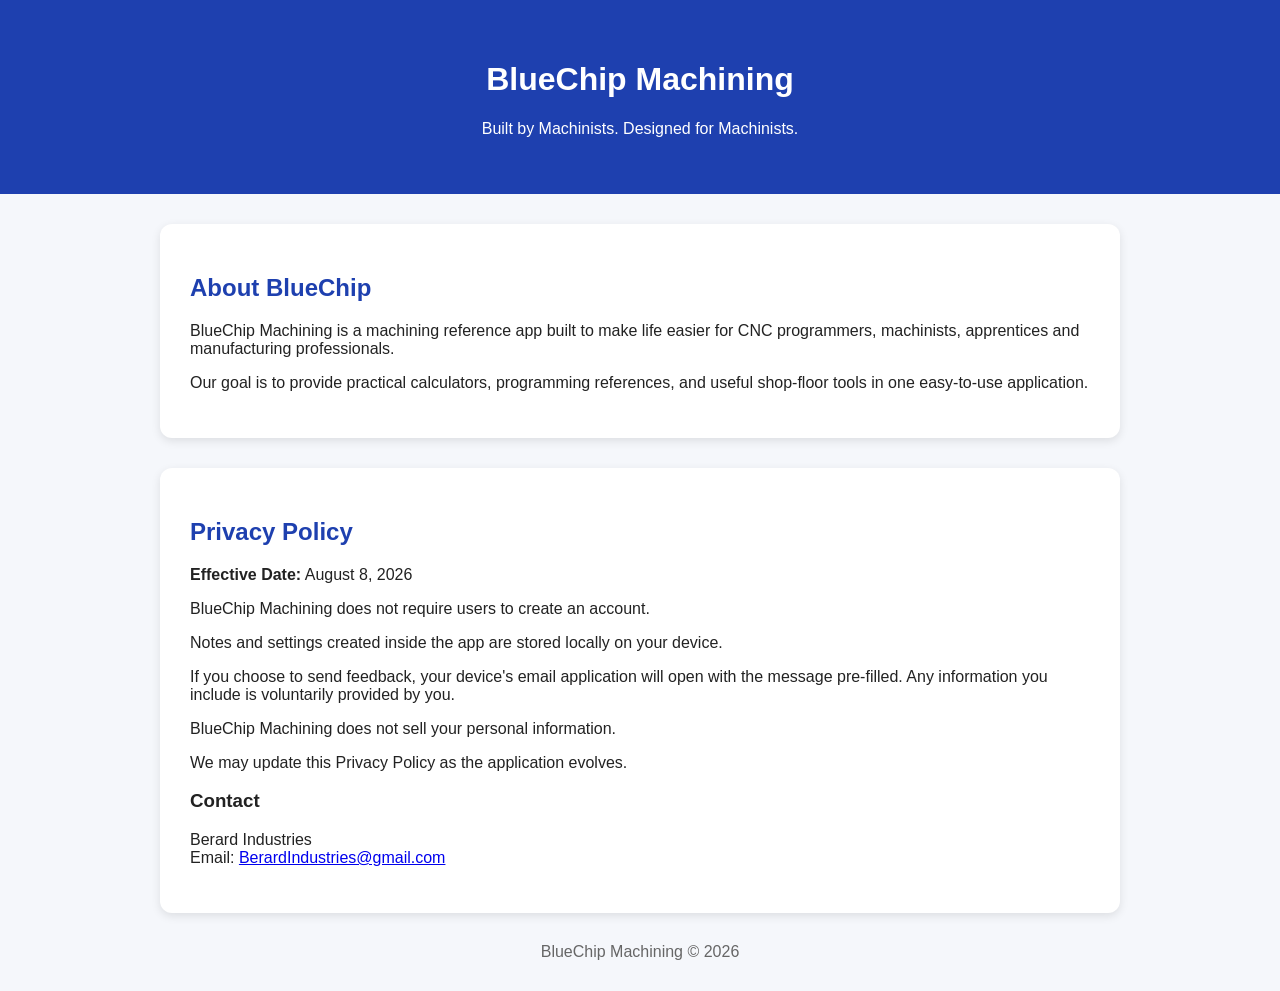
==== index.html @ bd1d0084 "Initial website" ====
<!DOCTYPE html>
<html lang="en">
<head>
<meta charset="UTF-8">
<meta name="viewport" content="width=device-width, initial-scale=1.0">
<title>BlueChip Machining</title>

<style>
body{
    margin:0;
    font-family:Arial,Helvetica,sans-serif;
    background:#f5f7fb;
    color:#222;
}

header{
    background:#1E40AF;
    color:white;
    padding:40px;
    text-align:center;
}

section{
    max-width:900px;
    margin:auto;
    background:white;
    margin-top:30px;
    padding:30px;
    border-radius:12px;
    box-shadow:0 3px 10px rgba(0,0,0,.1);
}

h2{
    color:#1E40AF;
}

footer{
    text-align:center;
    padding:30px;
    color:#666;
}
</style>

</head>

<body>

<header>
<h1>BlueChip Machining</h1>
<p>Built by Machinists. Designed for Machinists.</p>
</header>

<section>

<h2>About BlueChip</h2>

<p>
BlueChip Machining is a machining reference app built to make life easier
for CNC programmers, machinists, apprentices and manufacturing professionals.
</p>

<p>
Our goal is to provide practical calculators, programming references,
and useful shop-floor tools in one easy-to-use application.
</p>

</section>

<section>

<h2>Privacy Policy</h2>

<p><strong>Effective Date:</strong> August 8, 2026</p>

<p>
BlueChip Machining does not require users to create an account.
</p>

<p>
Notes and settings created inside the app are stored locally on your device.
</p>

<p>
If you choose to send feedback, your device's email application will open
with the message pre-filled. Any information you include is voluntarily
provided by you.
</p>

<p>
BlueChip Machining does not sell your personal information.
</p>

<p>
We may update this Privacy Policy as the application evolves.
</p>

<h3>Contact</h3>

<p>
Berard Industries<br>
Email:
<a href="mailto:BerardIndustries@gmail.com">
BerardIndustries@gmail.com
</a>
</p>

</section>

<footer>

BlueChip Machining © 2026

</footer>

</body>
</html>
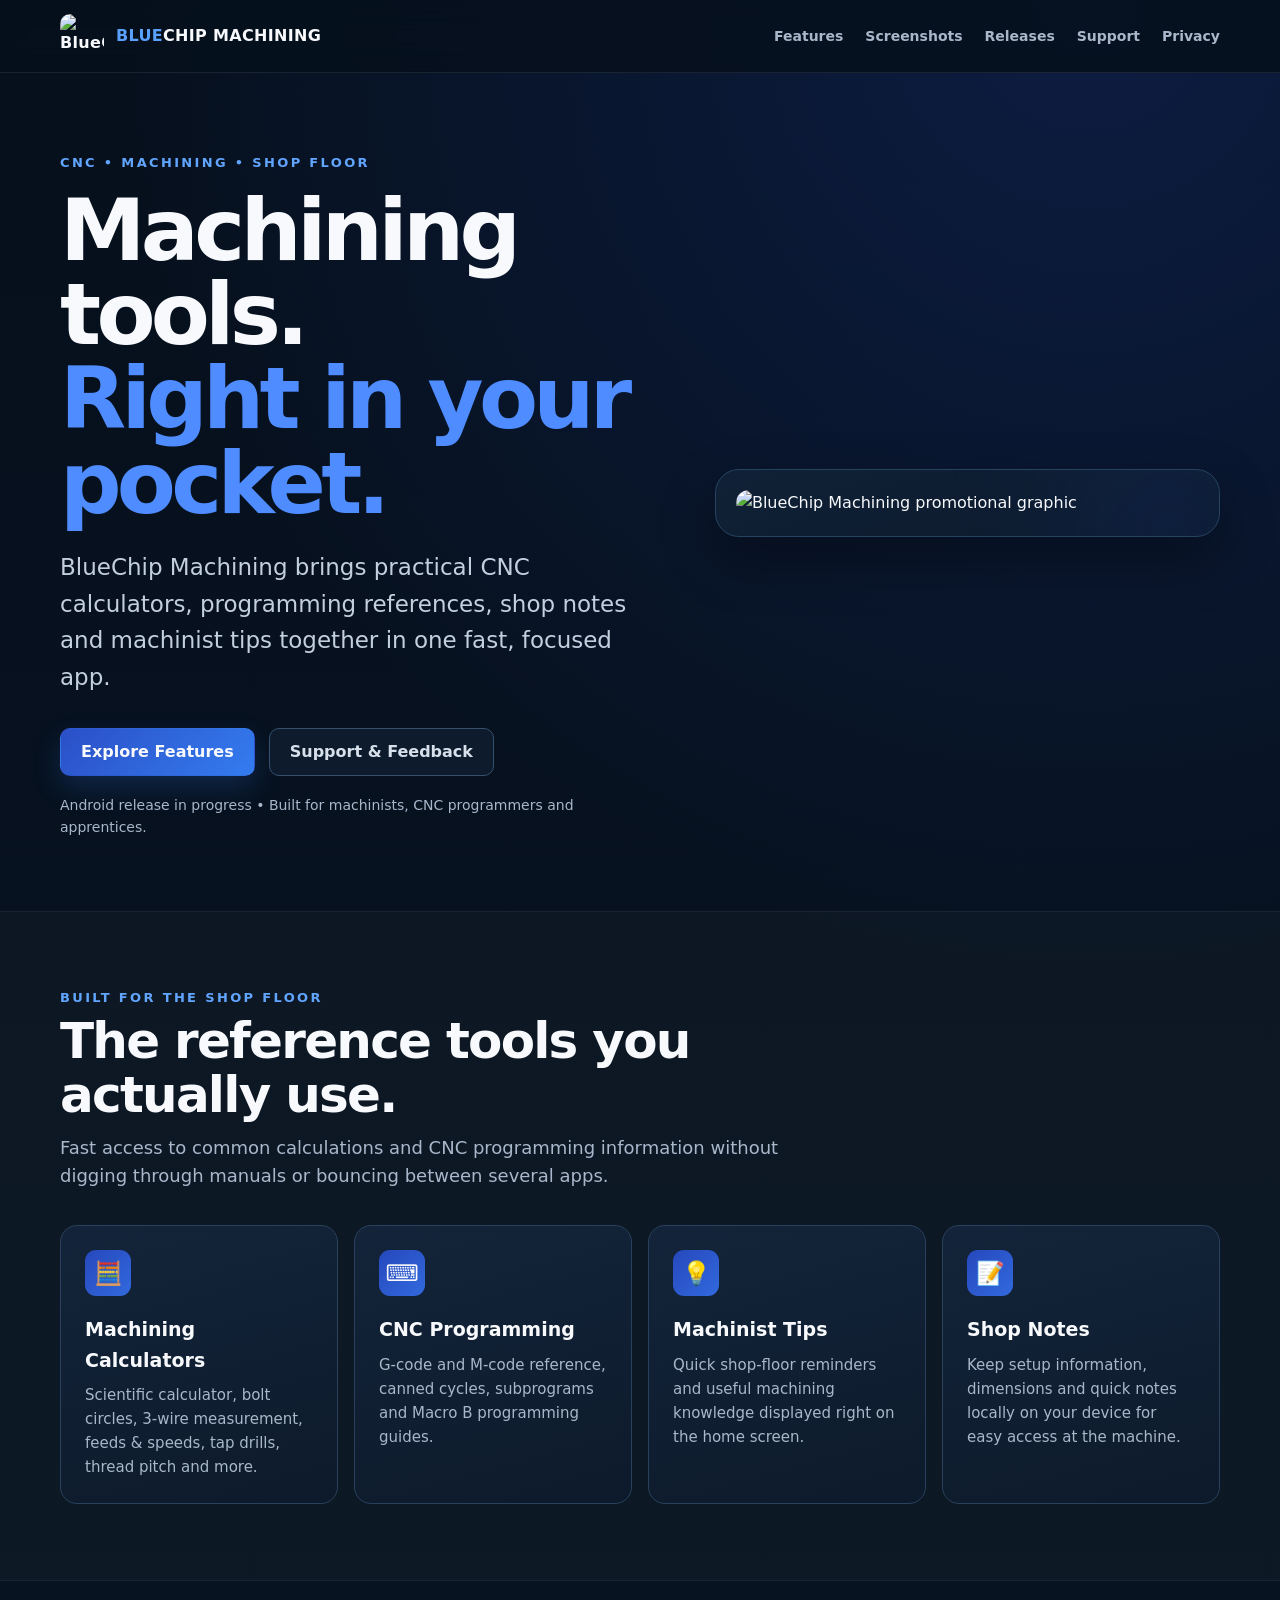
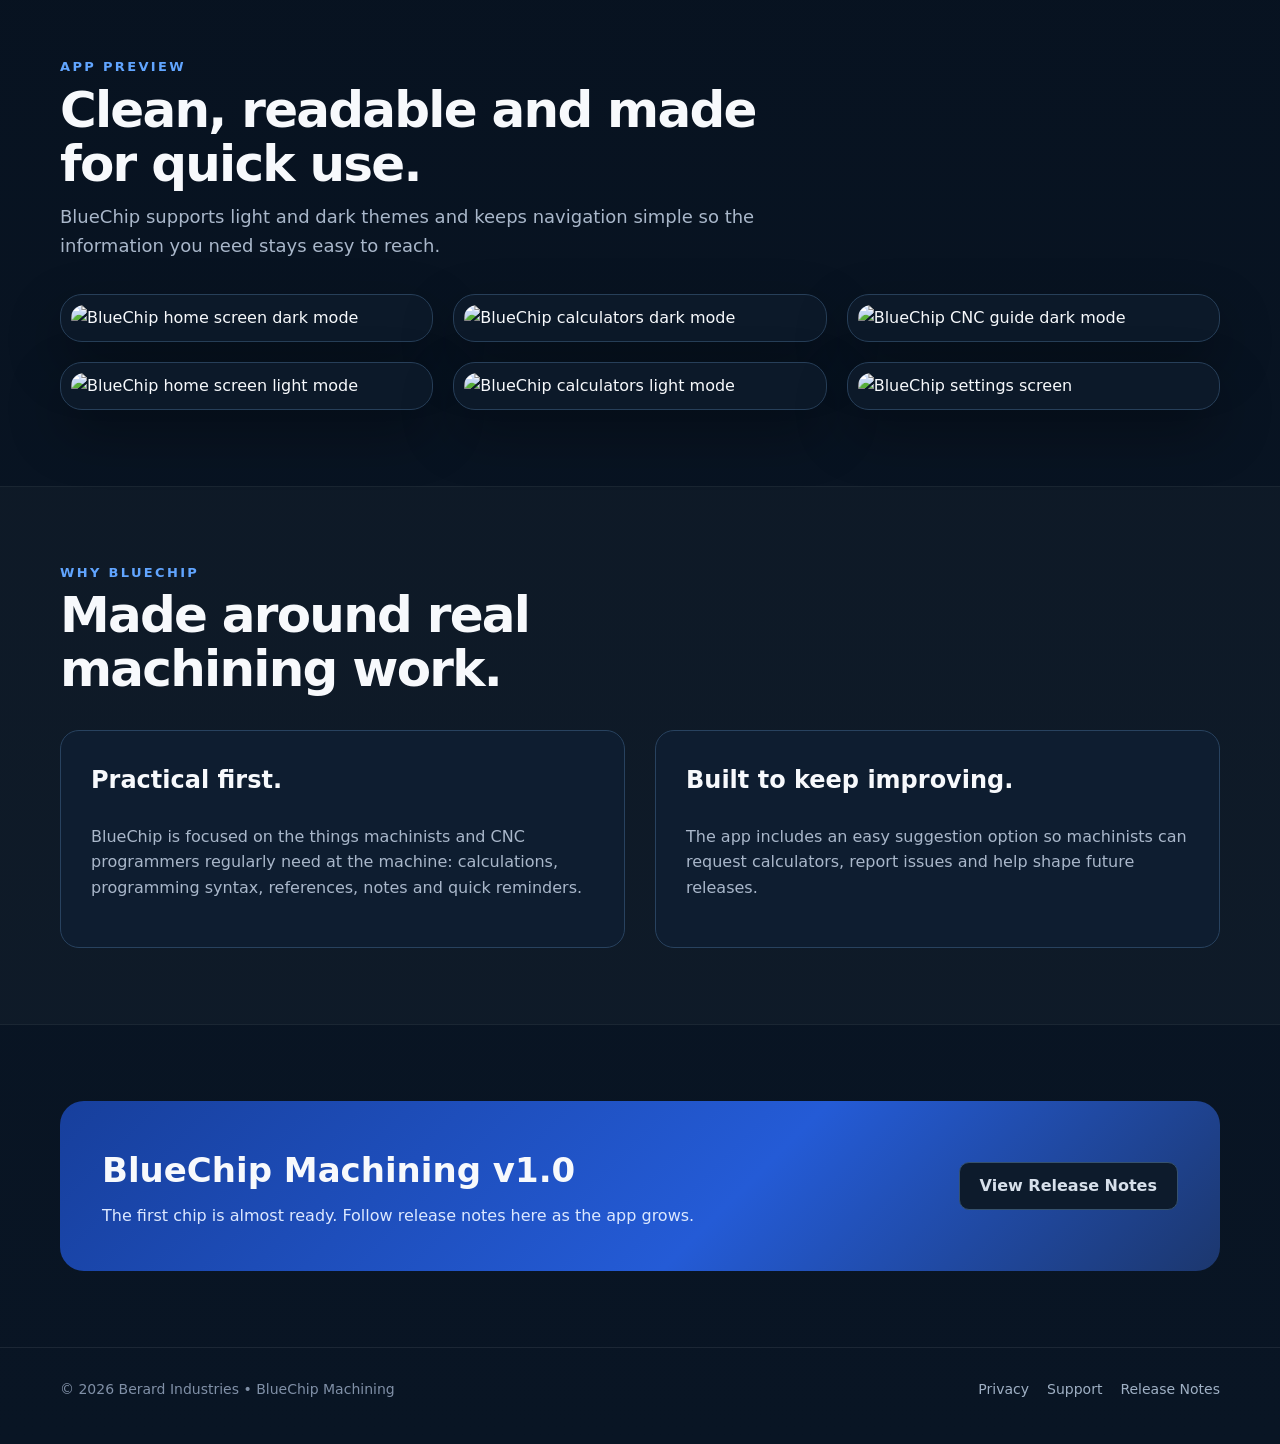
==== commit 2d5980c6: "Add files via upload" ====
--- a/index.html
+++ b/index.html
@@ -1,116 +1,95 @@
-<!DOCTYPE html>
+<!doctype html>
 <html lang="en">
 <head>
-<meta charset="UTF-8">
-<meta name="viewport" content="width=device-width, initial-scale=1.0">
-<title>BlueChip Machining</title>
+  <meta charset="utf-8">
+  <meta name="viewport" content="width=device-width,initial-scale=1">
+  <meta name="description" content="BlueChip Machining — CNC machining calculators, G-code guides, references and shop-floor tools for machinists.">
+  <title>BlueChip Machining</title>
+  <link rel="icon" href="assets/icon.png">
+  <link rel="stylesheet" href="style.css">
+</head>
+<body>
+<nav class="nav">
+  <div class="container nav-inner">
+    <a class="brand" href="index.html"><img src="assets/icon.png" alt="BlueChip Machining icon"><span><b>BLUE</b>CHIP MACHINING</span></a>
+    <div class="nav-links"><a href="#features">Features</a><a href="#screenshots">Screenshots</a><a href="releases.html">Releases</a><a href="support.html">Support</a><a href="privacy.html">Privacy</a></div>
+  </div>
+</nav>
 
-<style>
-body{
-    margin:0;
-    font-family:Arial,Helvetica,sans-serif;
-    background:#f5f7fb;
-    color:#222;
-}
-
-header{
-    background:#1E40AF;
-    color:white;
-    padding:40px;
-    text-align:center;
-}
-
-section{
-    max-width:900px;
-    margin:auto;
-    background:white;
-    margin-top:30px;
-    padding:30px;
-    border-radius:12px;
-    box-shadow:0 3px 10px rgba(0,0,0,.1);
-}
-
-h2{
-    color:#1E40AF;
-}
-
-footer{
-    text-align:center;
-    padding:30px;
-    color:#666;
-}
-</style>
-
-</head>
-
-<body>
-
-<header>
-<h1>BlueChip Machining</h1>
-<p>Built by Machinists. Designed for Machinists.</p>
+<header class="hero">
+  <div class="container hero-grid">
+    <div>
+      <div class="eyebrow">CNC • MACHINING • SHOP FLOOR</div>
+      <h1>Machining tools.<br><span>Right in your pocket.</span></h1>
+      <p class="lead">BlueChip Machining brings practical CNC calculators, programming references, shop notes and machinist tips together in one fast, focused app.</p>
+      <div class="hero-actions">
+        <a class="btn btn-primary" href="#features">Explore Features</a>
+        <a class="btn btn-secondary" href="support.html">Support & Feedback</a>
+      </div>
+      <p class="small" style="margin-top:18px">Android release in progress • Built for machinists, CNC programmers and apprentices.</p>
+    </div>
+    <div class="hero-card">
+      <img src="assets/feature.jpg" alt="BlueChip Machining promotional graphic">
+    </div>
+  </div>
 </header>
 
-<section>
-
-<h2>About BlueChip</h2>
-
-<p>
-BlueChip Machining is a machining reference app built to make life easier
-for CNC programmers, machinists, apprentices and manufacturing professionals.
-</p>
-
-<p>
-Our goal is to provide practical calculators, programming references,
-and useful shop-floor tools in one easy-to-use application.
-</p>
-
+<section id="features" class="section alt">
+  <div class="container">
+    <div class="section-title">
+      <div class="eyebrow">BUILT FOR THE SHOP FLOOR</div>
+      <h2>The reference tools you actually use.</h2>
+      <p>Fast access to common calculations and CNC programming information without digging through manuals or bouncing between several apps.</p>
+    </div>
+    <div class="feature-grid">
+      <article class="feature"><div class="feature-icon">🧮</div><h3>Machining Calculators</h3><p>Scientific calculator, bolt circles, 3-wire measurement, feeds & speeds, tap drills, thread pitch and more.</p></article>
+      <article class="feature"><div class="feature-icon">⌨️</div><h3>CNC Programming</h3><p>G-code and M-code reference, canned cycles, subprograms and Macro B programming guides.</p></article>
+      <article class="feature"><div class="feature-icon">💡</div><h3>Machinist Tips</h3><p>Quick shop-floor reminders and useful machining knowledge displayed right on the home screen.</p></article>
+      <article class="feature"><div class="feature-icon">📝</div><h3>Shop Notes</h3><p>Keep setup information, dimensions and quick notes locally on your device for easy access at the machine.</p></article>
+    </div>
+  </div>
 </section>
 
-<section>
-
-<h2>Privacy Policy</h2>
-
-<p><strong>Effective Date:</strong> August 8, 2026</p>
-
-<p>
-BlueChip Machining does not require users to create an account.
-</p>
-
-<p>
-Notes and settings created inside the app are stored locally on your device.
-</p>
-
-<p>
-If you choose to send feedback, your device's email application will open
-with the message pre-filled. Any information you include is voluntarily
-provided by you.
-</p>
-
-<p>
-BlueChip Machining does not sell your personal information.
-</p>
-
-<p>
-We may update this Privacy Policy as the application evolves.
-</p>
-
-<h3>Contact</h3>
-
-<p>
-Berard Industries<br>
-Email:
-<a href="mailto:BerardIndustries@gmail.com">
-BerardIndustries@gmail.com
-</a>
-</p>
-
+<section id="screenshots" class="section">
+  <div class="container">
+    <div class="section-title">
+      <div class="eyebrow">APP PREVIEW</div>
+      <h2>Clean, readable and made for quick use.</h2>
+      <p>BlueChip supports light and dark themes and keeps navigation simple so the information you need stays easy to reach.</p>
+    </div>
+    <div class="screens-grid">
+      <div class="shot"><img src="assets/screenshots/home-dark.jpg" alt="BlueChip home screen dark mode"></div>
+      <div class="shot"><img src="assets/screenshots/calculators-dark.jpg" alt="BlueChip calculators dark mode"></div>
+      <div class="shot"><img src="assets/screenshots/cnc-dark.jpg" alt="BlueChip CNC guide dark mode"></div>
+      <div class="shot"><img src="assets/screenshots/home-light.jpg" alt="BlueChip home screen light mode"></div>
+      <div class="shot"><img src="assets/screenshots/calculators-light.jpg" alt="BlueChip calculators light mode"></div>
+      <div class="shot"><img src="assets/screenshots/settings-light.jpg" alt="BlueChip settings screen"></div>
+    </div>
+  </div>
 </section>
 
-<footer>
+<section class="section alt">
+  <div class="container">
+    <div class="section-title">
+      <div class="eyebrow">WHY BLUECHIP</div>
+      <h2>Made around real machining work.</h2>
+    </div>
+    <div class="story-grid">
+      <article class="story"><h3>Practical first.</h3><p>BlueChip is focused on the things machinists and CNC programmers regularly need at the machine: calculations, programming syntax, references, notes and quick reminders.</p></article>
+      <article class="story"><h3>Built to keep improving.</h3><p>The app includes an easy suggestion option so machinists can request calculators, report issues and help shape future releases.</p></article>
+    </div>
+  </div>
+</section>
 
-BlueChip Machining © 2026
+<section class="section">
+  <div class="container">
+    <div class="cta">
+      <div><h2>BlueChip Machining v1.0</h2><p>The first chip is almost ready. Follow release notes here as the app grows.</p></div>
+      <a class="btn btn-secondary" href="releases.html">View Release Notes</a>
+    </div>
+  </div>
+</section>
 
-</footer>
-
+<footer class="footer"><div class="container footer-inner"><div>© 2026 Berard Industries • BlueChip Machining</div><div class="footer-links"><a href="privacy.html">Privacy</a><a href="support.html">Support</a><a href="releases.html">Release Notes</a></div></div></footer>
 </body>
 </html>
--- a/style.css
+++ b/style.css
@@ -0,0 +1,124 @@
+
+:root{
+  --bg:#07111f;
+  --bg2:#0b1728;
+  --panel:#101f34;
+  --panel2:#14263d;
+  --line:#294463;
+  --blue:#2448c4;
+  --blue2:#3b82f6;
+  --text:#f7f9fc;
+  --muted:#a9b7ca;
+  --white:#ffffff;
+  --shadow:0 22px 55px rgba(0,0,0,.32);
+}
+*{box-sizing:border-box}
+html{scroll-behavior:smooth}
+body{
+  margin:0;
+  font-family:Inter,ui-sans-serif,system-ui,-apple-system,BlinkMacSystemFont,"Segoe UI",sans-serif;
+  color:var(--text);
+  background:
+    radial-gradient(circle at 85% 0%,rgba(36,72,196,.22),transparent 30%),
+    linear-gradient(180deg,#06101d 0%,#091524 100%);
+  line-height:1.6;
+}
+a{color:inherit}
+.container{width:min(1160px,calc(100% - 36px));margin:auto}
+.nav{
+  position:sticky;top:0;z-index:50;
+  background:rgba(6,16,29,.88);backdrop-filter:blur(15px);
+  border-bottom:1px solid rgba(255,255,255,.08)
+}
+.nav-inner{height:72px;display:flex;align-items:center;justify-content:space-between;gap:24px}
+.brand{display:flex;align-items:center;gap:12px;text-decoration:none;font-weight:900;letter-spacing:.02em}
+.brand img{width:44px;height:44px;border-radius:10px}
+.brand span b{color:#5aa0ff}
+.nav-links{display:flex;gap:22px;align-items:center}
+.nav-links a{text-decoration:none;color:var(--muted);font-weight:700;font-size:14px}
+.nav-links a:hover{color:white}
+.hero{padding:80px 0 58px}
+.hero-grid{display:grid;grid-template-columns:1.08fr .92fr;gap:62px;align-items:center}
+.eyebrow{font-size:13px;letter-spacing:.18em;text-transform:uppercase;font-weight:900;color:#61a5ff}
+h1{font-size:clamp(48px,7vw,86px);line-height:.98;margin:14px 0 24px;letter-spacing:-.055em}
+h1 span{color:#4e8cff}
+.lead{font-size:clamp(18px,2vw,23px);color:#c4cfde;max-width:700px}
+.hero-actions{display:flex;gap:14px;flex-wrap:wrap;margin-top:32px}
+.btn{
+  display:inline-flex;align-items:center;justify-content:center;
+  min-height:48px;padding:0 20px;border-radius:10px;
+  text-decoration:none;font-weight:900;border:1px solid transparent
+}
+.btn-primary{background:linear-gradient(135deg,#2b4fc6,#347cf0);box-shadow:0 12px 28px rgba(52,124,240,.2)}
+.btn-secondary{border-color:#35516e;background:#0d1b2c;color:#d7e0eb}
+.hero-card{
+  border:1px solid #26435f;background:linear-gradient(160deg,#102137,#0c192a);
+  border-radius:24px;padding:20px;box-shadow:var(--shadow);position:relative;overflow:hidden
+}
+.hero-card:after{
+  content:"";position:absolute;width:180px;height:180px;border-radius:50%;
+  background:#245be3;filter:blur(80px);opacity:.18;right:-40px;top:-30px
+}
+.hero-card img{width:100%;display:block;border-radius:16px;position:relative;z-index:2}
+.section{padding:76px 0}
+.section.alt{background:rgba(255,255,255,.025);border-top:1px solid rgba(255,255,255,.05);border-bottom:1px solid rgba(255,255,255,.05)}
+.section-title{max-width:760px;margin-bottom:34px}
+.section-title h2{font-size:clamp(32px,5vw,50px);line-height:1.08;margin:5px 0 12px;letter-spacing:-.035em}
+.section-title p{color:var(--muted);font-size:18px;margin:0}
+.feature-grid{display:grid;grid-template-columns:repeat(4,1fr);gap:16px}
+.feature{
+  background:linear-gradient(165deg,#13243a,#0d1a2b);border:1px solid #29415c;border-radius:17px;
+  padding:24px;min-height:215px
+}
+.feature-icon{
+  width:46px;height:46px;border-radius:11px;display:flex;align-items:center;justify-content:center;
+  background:linear-gradient(135deg,#2648bc,#3269de);font-size:23px;margin-bottom:18px
+}
+.feature h3{margin:0 0 8px;font-size:19px}
+.feature p{margin:0;color:var(--muted);font-size:15px}
+.screens-grid{display:grid;grid-template-columns:repeat(3,1fr);gap:20px}
+.shot{
+  padding:10px;background:#0c1929;border:1px solid #273f59;border-radius:22px;box-shadow:var(--shadow);
+  overflow:hidden
+}
+.shot img{width:100%;display:block;border-radius:14px}
+.story-grid{display:grid;grid-template-columns:1fr 1fr;gap:30px}
+.story{
+  padding:30px;background:#0e1d30;border:1px solid #28425f;border-radius:19px
+}
+.story h3{font-size:24px;margin-top:0}
+.story p{color:var(--muted)}
+.cta{
+  background:linear-gradient(135deg,#173f9c,#245bd6 58%,#1c376e);
+  border-radius:24px;padding:42px;display:flex;align-items:center;justify-content:space-between;gap:26px
+}
+.cta h2{font-size:34px;margin:0 0 6px}
+.cta p{margin:0;color:#dce8ff}
+.page-header{padding:62px 0 30px}
+.page-header h1{font-size:56px}
+.paper{
+  background:#fff;color:#172033;border-radius:18px;padding:clamp(24px,5vw,52px);
+  box-shadow:var(--shadow);margin-bottom:70px
+}
+.paper h2,.paper h3{color:#173b9e}
+.paper p,.paper li{color:#42506a}
+.paper a{color:#174dcc}
+.release{border-left:4px solid #397cff;padding:10px 0 10px 20px;margin:26px 0}
+.footer{border-top:1px solid rgba(255,255,255,.08);padding:30px 0 44px;color:#8090a7;font-size:14px}
+.footer-inner{display:flex;justify-content:space-between;gap:20px;flex-wrap:wrap}
+.footer-links{display:flex;gap:18px;flex-wrap:wrap}
+.footer a{text-decoration:none;color:#9fb0c4}
+.small{font-size:14px;color:var(--muted)}
+@media(max-width:900px){
+  .hero-grid,.story-grid{grid-template-columns:1fr}
+  .feature-grid{grid-template-columns:repeat(2,1fr)}
+  .screens-grid{grid-template-columns:repeat(2,1fr)}
+  .hero-card{max-width:650px}
+}
+@media(max-width:650px){
+  .nav-links{display:none}
+  .hero{padding-top:54px}
+  .feature-grid,.screens-grid{grid-template-columns:1fr}
+  .cta{align-items:flex-start;flex-direction:column;padding:30px}
+  .page-header h1{font-size:44px}
+}
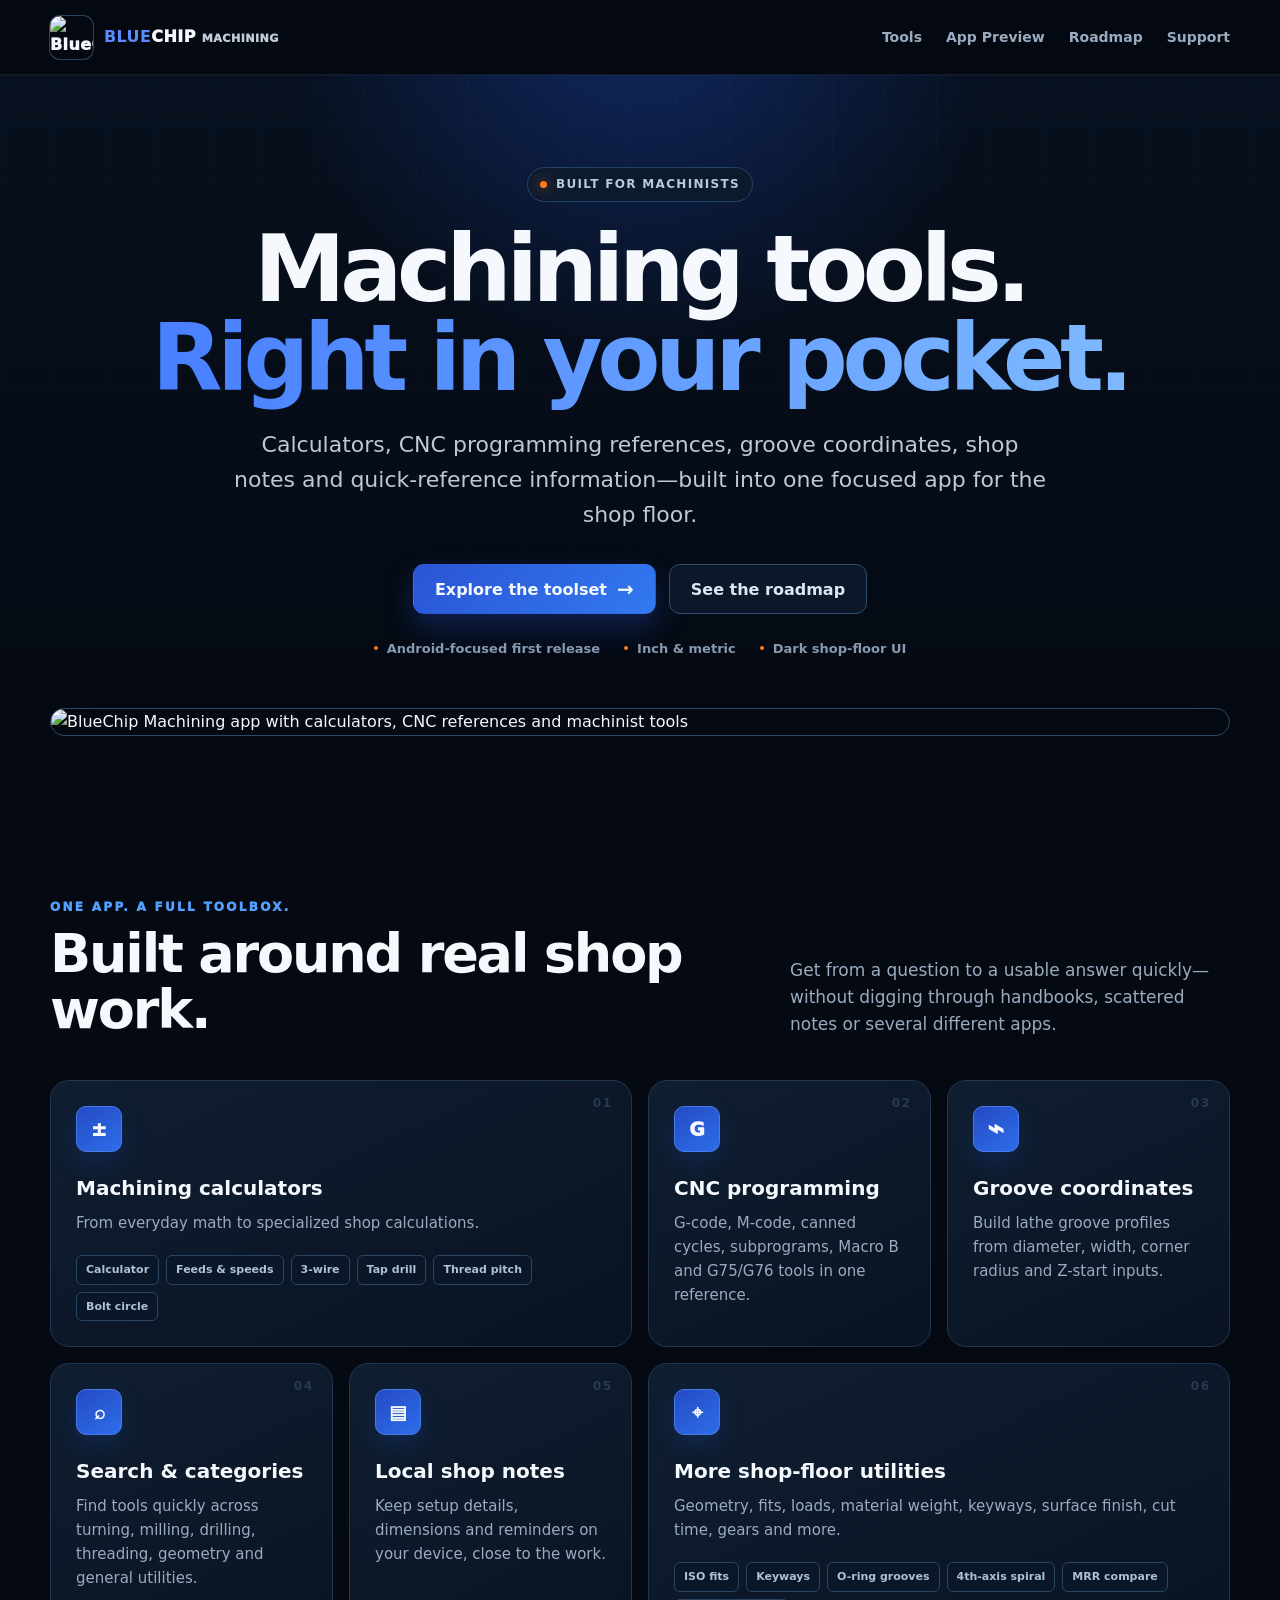
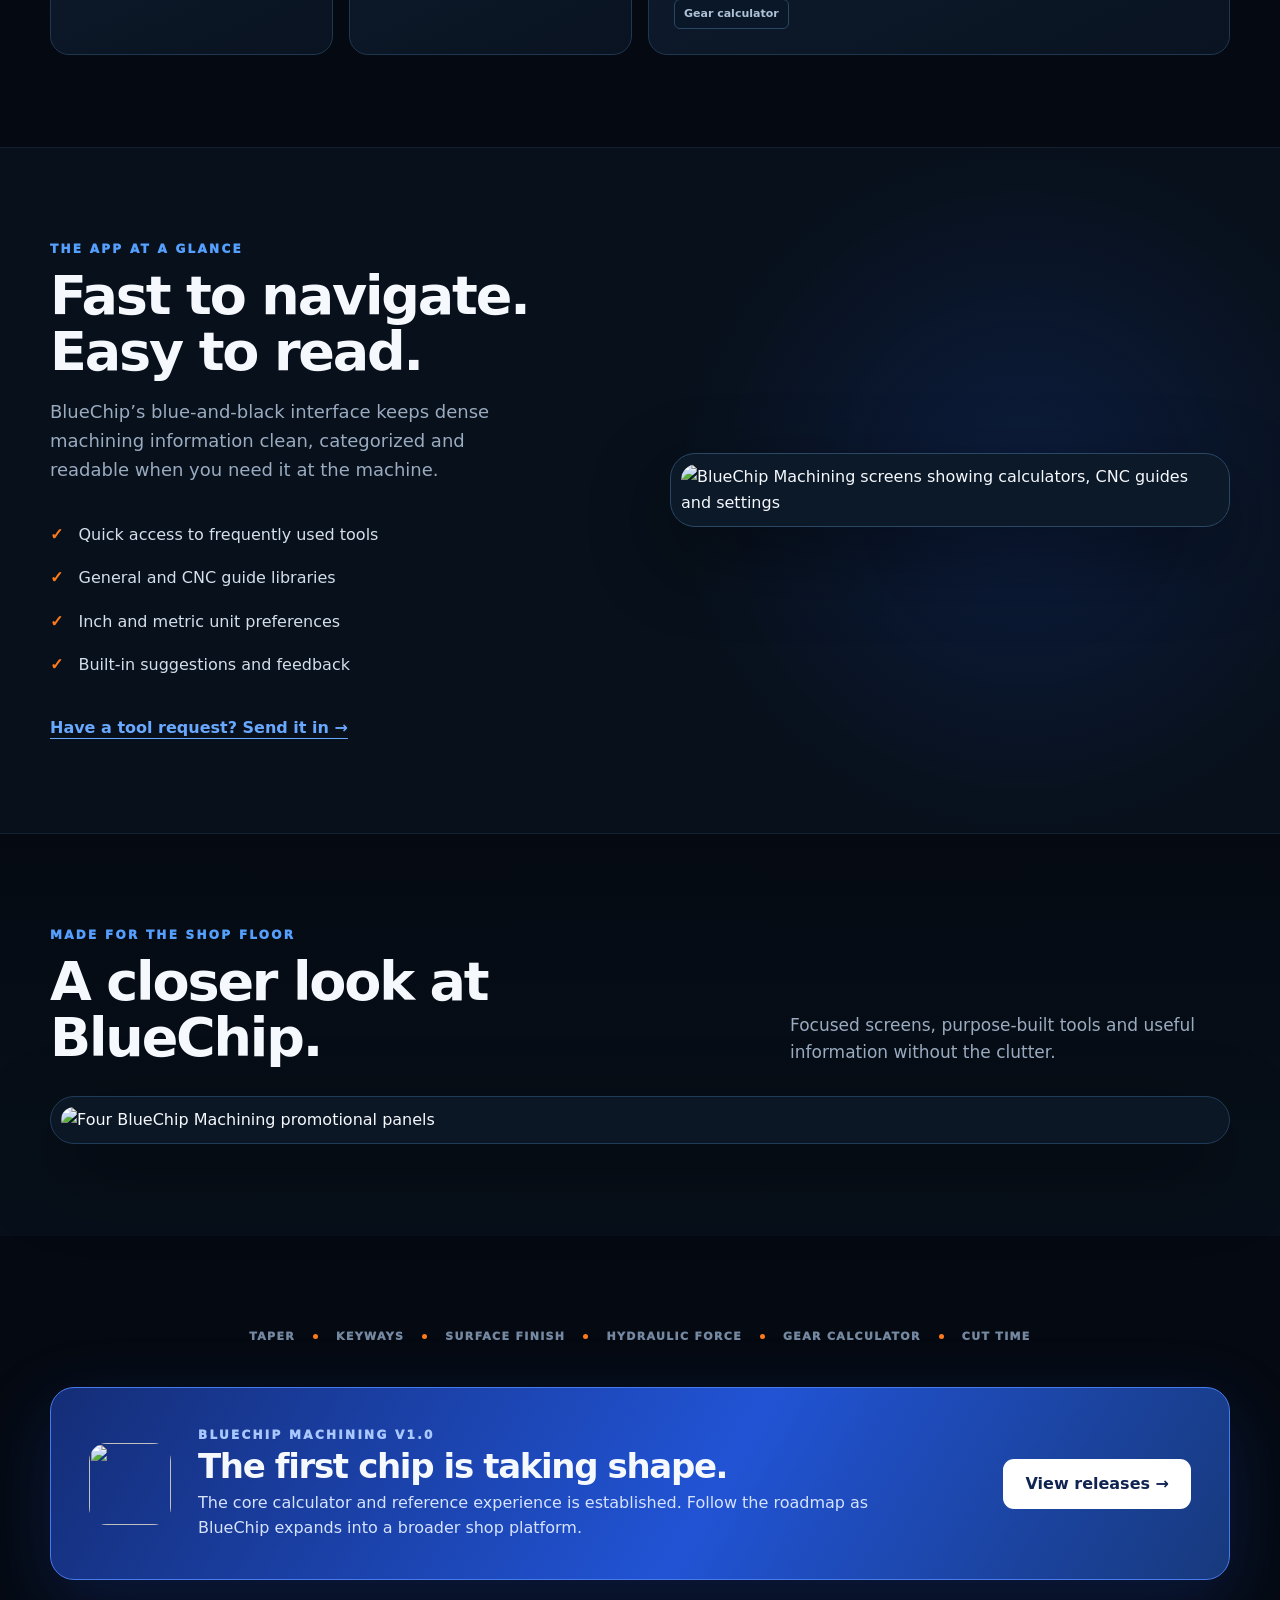
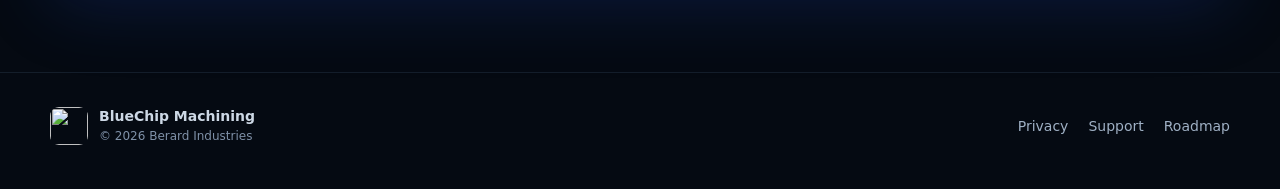
==== commit 97e7bde8: "Add files via upload" ====
--- a/index.html
+++ b/index.html
@@ -1,95 +1,20 @@
 <!doctype html>
-<html lang="en">
-<head>
-  <meta charset="utf-8">
-  <meta name="viewport" content="width=device-width,initial-scale=1">
-  <meta name="description" content="BlueChip Machining — CNC machining calculators, G-code guides, references and shop-floor tools for machinists.">
-  <title>BlueChip Machining</title>
-  <link rel="icon" href="assets/icon.png">
-  <link rel="stylesheet" href="style.css">
-</head>
+<html lang="en"><head><meta charset="utf-8"><meta name="viewport" content="width=device-width,initial-scale=1"><meta name="description" content="BlueChip Machining puts practical machining calculators, CNC references, groove tools and shop notes in your pocket."><meta name="theme-color" content="#050a12"><meta property="og:title" content="BlueChip Machining"><meta property="og:description" content="Machining tools. Right in your pocket."><meta property="og:image" content="assets/bluechip-banner.webp"><title>BlueChip Machining | Tools for the Shop Floor</title><link rel="icon" href="assets/bluechip-icon.webp"><link rel="stylesheet" href="style.css"></head>
 <body>
-<nav class="nav">
-  <div class="container nav-inner">
-    <a class="brand" href="index.html"><img src="assets/icon.png" alt="BlueChip Machining icon"><span><b>BLUE</b>CHIP MACHINING</span></a>
-    <div class="nav-links"><a href="#features">Features</a><a href="#screenshots">Screenshots</a><a href="releases.html">Releases</a><a href="support.html">Support</a><a href="privacy.html">Privacy</a></div>
-  </div>
-</nav>
-
-<header class="hero">
-  <div class="container hero-grid">
-    <div>
-      <div class="eyebrow">CNC • MACHINING • SHOP FLOOR</div>
-      <h1>Machining tools.<br><span>Right in your pocket.</span></h1>
-      <p class="lead">BlueChip Machining brings practical CNC calculators, programming references, shop notes and machinist tips together in one fast, focused app.</p>
-      <div class="hero-actions">
-        <a class="btn btn-primary" href="#features">Explore Features</a>
-        <a class="btn btn-secondary" href="support.html">Support & Feedback</a>
-      </div>
-      <p class="small" style="margin-top:18px">Android release in progress • Built for machinists, CNC programmers and apprentices.</p>
-    </div>
-    <div class="hero-card">
-      <img src="assets/feature.jpg" alt="BlueChip Machining promotional graphic">
-    </div>
-  </div>
-</header>
-
-<section id="features" class="section alt">
-  <div class="container">
-    <div class="section-title">
-      <div class="eyebrow">BUILT FOR THE SHOP FLOOR</div>
-      <h2>The reference tools you actually use.</h2>
-      <p>Fast access to common calculations and CNC programming information without digging through manuals or bouncing between several apps.</p>
-    </div>
-    <div class="feature-grid">
-      <article class="feature"><div class="feature-icon">🧮</div><h3>Machining Calculators</h3><p>Scientific calculator, bolt circles, 3-wire measurement, feeds & speeds, tap drills, thread pitch and more.</p></article>
-      <article class="feature"><div class="feature-icon">⌨️</div><h3>CNC Programming</h3><p>G-code and M-code reference, canned cycles, subprograms and Macro B programming guides.</p></article>
-      <article class="feature"><div class="feature-icon">💡</div><h3>Machinist Tips</h3><p>Quick shop-floor reminders and useful machining knowledge displayed right on the home screen.</p></article>
-      <article class="feature"><div class="feature-icon">📝</div><h3>Shop Notes</h3><p>Keep setup information, dimensions and quick notes locally on your device for easy access at the machine.</p></article>
-    </div>
-  </div>
-</section>
-
-<section id="screenshots" class="section">
-  <div class="container">
-    <div class="section-title">
-      <div class="eyebrow">APP PREVIEW</div>
-      <h2>Clean, readable and made for quick use.</h2>
-      <p>BlueChip supports light and dark themes and keeps navigation simple so the information you need stays easy to reach.</p>
-    </div>
-    <div class="screens-grid">
-      <div class="shot"><img src="assets/screenshots/home-dark.jpg" alt="BlueChip home screen dark mode"></div>
-      <div class="shot"><img src="assets/screenshots/calculators-dark.jpg" alt="BlueChip calculators dark mode"></div>
-      <div class="shot"><img src="assets/screenshots/cnc-dark.jpg" alt="BlueChip CNC guide dark mode"></div>
-      <div class="shot"><img src="assets/screenshots/home-light.jpg" alt="BlueChip home screen light mode"></div>
-      <div class="shot"><img src="assets/screenshots/calculators-light.jpg" alt="BlueChip calculators light mode"></div>
-      <div class="shot"><img src="assets/screenshots/settings-light.jpg" alt="BlueChip settings screen"></div>
-    </div>
-  </div>
-</section>
-
-<section class="section alt">
-  <div class="container">
-    <div class="section-title">
-      <div class="eyebrow">WHY BLUECHIP</div>
-      <h2>Made around real machining work.</h2>
-    </div>
-    <div class="story-grid">
-      <article class="story"><h3>Practical first.</h3><p>BlueChip is focused on the things machinists and CNC programmers regularly need at the machine: calculations, programming syntax, references, notes and quick reminders.</p></article>
-      <article class="story"><h3>Built to keep improving.</h3><p>The app includes an easy suggestion option so machinists can request calculators, report issues and help shape future releases.</p></article>
-    </div>
-  </div>
-</section>
-
-<section class="section">
-  <div class="container">
-    <div class="cta">
-      <div><h2>BlueChip Machining v1.0</h2><p>The first chip is almost ready. Follow release notes here as the app grows.</p></div>
-      <a class="btn btn-secondary" href="releases.html">View Release Notes</a>
-    </div>
-  </div>
-</section>
-
-<footer class="footer"><div class="container footer-inner"><div>© 2026 Berard Industries • BlueChip Machining</div><div class="footer-links"><a href="privacy.html">Privacy</a><a href="support.html">Support</a><a href="releases.html">Release Notes</a></div></div></footer>
-</body>
-</html>
+<nav class="nav"><div class="container nav-inner"><a class="brand" href="index.html"><img src="assets/bluechip-icon.webp" alt="BlueChip Machining app icon"><span><b>BLUE</b>CHIP <em>MACHINING</em></span></a><div class="nav-links"><a href="#tools">Tools</a><a href="#app">App Preview</a><a href="releases.html">Roadmap</a><a href="support.html">Support</a></div></div></nav>
+<header class="hero"><div class="blueprint-lines" aria-hidden="true"></div><div class="container hero-copy"><div class="status"><span></span> Built for machinists</div><h1>Machining tools.<br><span>Right in your pocket.</span></h1><p class="lead">Calculators, CNC programming references, groove coordinates, shop notes and quick-reference information—built into one focused app for the shop floor.</p><div class="hero-actions"><a class="btn btn-primary" href="#tools">Explore the toolset <span>→</span></a><a class="btn btn-secondary" href="releases.html">See the roadmap</a></div><div class="hero-meta"><span>Android-focused first release</span><span>Inch & metric</span><span>Dark shop-floor UI</span></div></div><div class="container hero-visual"><img src="assets/bluechip-banner.webp" alt="BlueChip Machining app with calculators, CNC references and machinist tools" fetchpriority="high"></div></header>
+<main>
+<section id="tools" class="section"><div class="container"><div class="section-heading"><div><div class="eyebrow">ONE APP. A FULL TOOLBOX.</div><h2>Built around real shop work.</h2></div><p>Get from a question to a usable answer quickly—without digging through handbooks, scattered notes or several different apps.</p></div><div class="feature-grid">
+<article class="feature feature-wide"><div class="feature-number">01</div><div class="feature-icon">±</div><h3>Machining calculators</h3><p>From everyday math to specialized shop calculations.</p><div class="tag-row"><span>Calculator</span><span>Feeds & speeds</span><span>3-wire</span><span>Tap drill</span><span>Thread pitch</span><span>Bolt circle</span></div></article>
+<article class="feature"><div class="feature-number">02</div><div class="feature-icon">G</div><h3>CNC programming</h3><p>G-code, M-code, canned cycles, subprograms, Macro B and G75/G76 tools in one reference.</p></article>
+<article class="feature"><div class="feature-number">03</div><div class="feature-icon groove-icon">⌁</div><h3>Groove coordinates</h3><p>Build lathe groove profiles from diameter, width, corner radius and Z-start inputs.</p></article>
+<article class="feature"><div class="feature-number">04</div><div class="feature-icon">⌕</div><h3>Search & categories</h3><p>Find tools quickly across turning, milling, drilling, threading, geometry and general utilities.</p></article>
+<article class="feature"><div class="feature-number">05</div><div class="feature-icon">▤</div><h3>Local shop notes</h3><p>Keep setup details, dimensions and reminders on your device, close to the work.</p></article>
+<article class="feature feature-wide"><div class="feature-number">06</div><div class="feature-icon">⌖</div><h3>More shop-floor utilities</h3><p>Geometry, fits, loads, material weight, keyways, surface finish, cut time, gears and more.</p><div class="tag-row"><span>ISO fits</span><span>Keyways</span><span>O-ring grooves</span><span>4th-axis spiral</span><span>MRR compare</span><span>Gear calculator</span></div></article>
+</div></div></section>
+<section id="app" class="section showcase-section"><div class="container showcase-grid"><div class="showcase-copy"><div class="eyebrow">THE APP AT A GLANCE</div><h2>Fast to navigate.<br>Easy to read.</h2><p>BlueChip’s blue-and-black interface keeps dense machining information clean, categorized and readable when you need it at the machine.</p><ul class="check-list"><li><span>✓</span> Quick access to frequently used tools</li><li><span>✓</span> General and CNC guide libraries</li><li><span>✓</span> Inch and metric unit preferences</li><li><span>✓</span> Built-in suggestions and feedback</li></ul><a class="text-link" href="support.html">Have a tool request? Send it in →</a></div><div class="app-poster"><img src="assets/app-showcase.webp" alt="BlueChip Machining screens showing calculators, CNC guides and settings" loading="lazy"></div></div></section>
+<section class="section promo-section"><div class="container"><div class="section-heading compact"><div><div class="eyebrow">MADE FOR THE SHOP FLOOR</div><h2>A closer look at BlueChip.</h2></div><p>Focused screens, purpose-built tools and useful information without the clutter.</p></div><div class="promo-frame"><img src="assets/promo-panels.webp" alt="Four BlueChip Machining promotional panels" loading="lazy"></div></div></section>
+<section class="section"><div class="container"><div class="tool-marquee" aria-label="BlueChip calculator examples"><span>TAPER</span><i></i><span>KEYWAYS</span><i></i><span>SURFACE FINISH</span><i></i><span>HYDRAULIC FORCE</span><i></i><span>GEAR CALCULATOR</span><i></i><span>CUT TIME</span></div><div class="cta"><img src="assets/bluechip-icon.webp" alt="" aria-hidden="true"><div><div class="eyebrow">BLUECHIP MACHINING V1.0</div><h2>The first chip is taking shape.</h2><p>The core calculator and reference experience is established. Follow the roadmap as BlueChip expands into a broader shop platform.</p></div><a class="btn btn-light" href="releases.html">View releases →</a></div></div></section>
+</main>
+<footer class="footer"><div class="container footer-inner"><div class="footer-brand"><img src="assets/bluechip-icon.webp" alt=""><div><strong>BlueChip Machining</strong><span>© 2026 Berard Industries</span></div></div><div class="footer-links"><a href="privacy.html">Privacy</a><a href="support.html">Support</a><a href="releases.html">Roadmap</a></div></div></footer>
+</body></html>
--- a/style.css
+++ b/style.css
@@ -1,124 +1,4 @@
-
-:root{
-  --bg:#07111f;
-  --bg2:#0b1728;
-  --panel:#101f34;
-  --panel2:#14263d;
-  --line:#294463;
-  --blue:#2448c4;
-  --blue2:#3b82f6;
-  --text:#f7f9fc;
-  --muted:#a9b7ca;
-  --white:#ffffff;
-  --shadow:0 22px 55px rgba(0,0,0,.32);
-}
-*{box-sizing:border-box}
-html{scroll-behavior:smooth}
-body{
-  margin:0;
-  font-family:Inter,ui-sans-serif,system-ui,-apple-system,BlinkMacSystemFont,"Segoe UI",sans-serif;
-  color:var(--text);
-  background:
-    radial-gradient(circle at 85% 0%,rgba(36,72,196,.22),transparent 30%),
-    linear-gradient(180deg,#06101d 0%,#091524 100%);
-  line-height:1.6;
-}
-a{color:inherit}
-.container{width:min(1160px,calc(100% - 36px));margin:auto}
-.nav{
-  position:sticky;top:0;z-index:50;
-  background:rgba(6,16,29,.88);backdrop-filter:blur(15px);
-  border-bottom:1px solid rgba(255,255,255,.08)
-}
-.nav-inner{height:72px;display:flex;align-items:center;justify-content:space-between;gap:24px}
-.brand{display:flex;align-items:center;gap:12px;text-decoration:none;font-weight:900;letter-spacing:.02em}
-.brand img{width:44px;height:44px;border-radius:10px}
-.brand span b{color:#5aa0ff}
-.nav-links{display:flex;gap:22px;align-items:center}
-.nav-links a{text-decoration:none;color:var(--muted);font-weight:700;font-size:14px}
-.nav-links a:hover{color:white}
-.hero{padding:80px 0 58px}
-.hero-grid{display:grid;grid-template-columns:1.08fr .92fr;gap:62px;align-items:center}
-.eyebrow{font-size:13px;letter-spacing:.18em;text-transform:uppercase;font-weight:900;color:#61a5ff}
-h1{font-size:clamp(48px,7vw,86px);line-height:.98;margin:14px 0 24px;letter-spacing:-.055em}
-h1 span{color:#4e8cff}
-.lead{font-size:clamp(18px,2vw,23px);color:#c4cfde;max-width:700px}
-.hero-actions{display:flex;gap:14px;flex-wrap:wrap;margin-top:32px}
-.btn{
-  display:inline-flex;align-items:center;justify-content:center;
-  min-height:48px;padding:0 20px;border-radius:10px;
-  text-decoration:none;font-weight:900;border:1px solid transparent
-}
-.btn-primary{background:linear-gradient(135deg,#2b4fc6,#347cf0);box-shadow:0 12px 28px rgba(52,124,240,.2)}
-.btn-secondary{border-color:#35516e;background:#0d1b2c;color:#d7e0eb}
-.hero-card{
-  border:1px solid #26435f;background:linear-gradient(160deg,#102137,#0c192a);
-  border-radius:24px;padding:20px;box-shadow:var(--shadow);position:relative;overflow:hidden
-}
-.hero-card:after{
-  content:"";position:absolute;width:180px;height:180px;border-radius:50%;
-  background:#245be3;filter:blur(80px);opacity:.18;right:-40px;top:-30px
-}
-.hero-card img{width:100%;display:block;border-radius:16px;position:relative;z-index:2}
-.section{padding:76px 0}
-.section.alt{background:rgba(255,255,255,.025);border-top:1px solid rgba(255,255,255,.05);border-bottom:1px solid rgba(255,255,255,.05)}
-.section-title{max-width:760px;margin-bottom:34px}
-.section-title h2{font-size:clamp(32px,5vw,50px);line-height:1.08;margin:5px 0 12px;letter-spacing:-.035em}
-.section-title p{color:var(--muted);font-size:18px;margin:0}
-.feature-grid{display:grid;grid-template-columns:repeat(4,1fr);gap:16px}
-.feature{
-  background:linear-gradient(165deg,#13243a,#0d1a2b);border:1px solid #29415c;border-radius:17px;
-  padding:24px;min-height:215px
-}
-.feature-icon{
-  width:46px;height:46px;border-radius:11px;display:flex;align-items:center;justify-content:center;
-  background:linear-gradient(135deg,#2648bc,#3269de);font-size:23px;margin-bottom:18px
-}
-.feature h3{margin:0 0 8px;font-size:19px}
-.feature p{margin:0;color:var(--muted);font-size:15px}
-.screens-grid{display:grid;grid-template-columns:repeat(3,1fr);gap:20px}
-.shot{
-  padding:10px;background:#0c1929;border:1px solid #273f59;border-radius:22px;box-shadow:var(--shadow);
-  overflow:hidden
-}
-.shot img{width:100%;display:block;border-radius:14px}
-.story-grid{display:grid;grid-template-columns:1fr 1fr;gap:30px}
-.story{
-  padding:30px;background:#0e1d30;border:1px solid #28425f;border-radius:19px
-}
-.story h3{font-size:24px;margin-top:0}
-.story p{color:var(--muted)}
-.cta{
-  background:linear-gradient(135deg,#173f9c,#245bd6 58%,#1c376e);
-  border-radius:24px;padding:42px;display:flex;align-items:center;justify-content:space-between;gap:26px
-}
-.cta h2{font-size:34px;margin:0 0 6px}
-.cta p{margin:0;color:#dce8ff}
-.page-header{padding:62px 0 30px}
-.page-header h1{font-size:56px}
-.paper{
-  background:#fff;color:#172033;border-radius:18px;padding:clamp(24px,5vw,52px);
-  box-shadow:var(--shadow);margin-bottom:70px
-}
-.paper h2,.paper h3{color:#173b9e}
-.paper p,.paper li{color:#42506a}
-.paper a{color:#174dcc}
-.release{border-left:4px solid #397cff;padding:10px 0 10px 20px;margin:26px 0}
-.footer{border-top:1px solid rgba(255,255,255,.08);padding:30px 0 44px;color:#8090a7;font-size:14px}
-.footer-inner{display:flex;justify-content:space-between;gap:20px;flex-wrap:wrap}
-.footer-links{display:flex;gap:18px;flex-wrap:wrap}
-.footer a{text-decoration:none;color:#9fb0c4}
-.small{font-size:14px;color:var(--muted)}
-@media(max-width:900px){
-  .hero-grid,.story-grid{grid-template-columns:1fr}
-  .feature-grid{grid-template-columns:repeat(2,1fr)}
-  .screens-grid{grid-template-columns:repeat(2,1fr)}
-  .hero-card{max-width:650px}
-}
-@media(max-width:650px){
-  .nav-links{display:none}
-  .hero{padding-top:54px}
-  .feature-grid,.screens-grid{grid-template-columns:1fr}
-  .cta{align-items:flex-start;flex-direction:column;padding:30px}
-  .page-header h1{font-size:44px}
-}
+:root{--bg:#050a12;--panel:#0c1727;--panel2:#101e31;--line:#203751;--blue:#2759e6;--blue2:#55a0ff;--orange:#ff7a1a;--text:#f5f8fd;--muted:#9aabc0;--shadow:0 28px 80px rgba(0,0,0,.42)}
+*{box-sizing:border-box}html{scroll-behavior:smooth}body{margin:0;font-family:Inter,ui-sans-serif,system-ui,-apple-system,BlinkMacSystemFont,"Segoe UI",sans-serif;color:var(--text);background:var(--bg);line-height:1.6}a{color:inherit}.container{width:min(1180px,calc(100% - 40px));margin:auto}.nav{position:sticky;top:0;z-index:50;background:rgba(5,10,18,.82);backdrop-filter:blur(18px);border-bottom:1px solid rgba(112,151,198,.14)}.nav-inner{min-height:74px;display:flex;align-items:center;justify-content:space-between;gap:24px}.brand{display:flex;align-items:center;gap:11px;text-decoration:none;font-weight:950;letter-spacing:.025em}.brand img{width:43px;height:43px;border-radius:10px;box-shadow:0 0 0 1px #29415c}.brand b{color:#5a8cff}.brand em{font-size:.7em;font-style:normal;color:#c0ccdc}.nav-links{display:flex;gap:24px;align-items:center}.nav-links a{text-decoration:none;color:var(--muted);font-weight:750;font-size:14px}.nav-links a:hover{color:#fff}.hero{position:relative;overflow:hidden;padding:92px 0 70px;background:radial-gradient(circle at 50% -10%,rgba(37,89,230,.34),transparent 35%),linear-gradient(180deg,#07101e 0%,#050a12 90%)}.hero:after{content:"";position:absolute;inset:auto 0 0;height:190px;background:linear-gradient(transparent,var(--bg));pointer-events:none}.blueprint-lines{position:absolute;inset:0;opacity:.17;background-image:linear-gradient(rgba(70,132,207,.25) 1px,transparent 1px),linear-gradient(90deg,rgba(70,132,207,.25) 1px,transparent 1px);background-size:52px 52px;mask-image:linear-gradient(to bottom,#000,transparent 85%)}.hero-copy{position:relative;z-index:2;text-align:center}.status{display:inline-flex;align-items:center;gap:9px;padding:7px 12px;border:1px solid #234365;border-radius:99px;background:rgba(12,26,45,.86);color:#b8c9dc;font-weight:800;font-size:12px;letter-spacing:.11em;text-transform:uppercase}.status span{width:7px;height:7px;border-radius:50%;background:var(--orange);box-shadow:0 0 14px rgba(255,122,26,.8)}h1{font-size:clamp(50px,7.5vw,92px);line-height:.96;margin:24px 0;letter-spacing:-.058em}h1 span{background:linear-gradient(90deg,#477fff,#7eb9ff);-webkit-background-clip:text;background-clip:text;color:transparent}.lead{font-size:clamp(18px,2vw,22px);color:#bcc9d9;max-width:820px;margin:0 auto}.hero-actions{display:flex;gap:13px;justify-content:center;flex-wrap:wrap;margin-top:32px}.btn{display:inline-flex;align-items:center;justify-content:center;gap:10px;min-height:50px;padding:0 21px;border-radius:11px;text-decoration:none;font-weight:900;border:1px solid transparent;transition:.2s transform,.2s border-color,.2s background}.btn:hover{transform:translateY(-2px)}.btn-primary{background:linear-gradient(135deg,#2a54d5,#3279f0);box-shadow:0 14px 30px rgba(39,89,230,.28)}.btn-primary span{font-size:20px}.btn-secondary{border-color:#31506e;background:#0b1829;color:#dbe6f3}.hero-meta{display:flex;gap:24px;justify-content:center;flex-wrap:wrap;margin:25px 0 48px;color:#879ab1;font-size:13px;font-weight:700}.hero-meta span:before{content:"";display:inline-block;width:4px;height:4px;margin:0 9px 3px 0;border-radius:50%;background:var(--orange)}.hero-visual{position:relative;z-index:2}.hero-visual img{width:100%;display:block;border-radius:25px;border:1px solid #2a4767;box-shadow:var(--shadow)}.section{padding:92px 0}.section-heading{display:flex;align-items:end;justify-content:space-between;gap:50px;margin-bottom:42px}.section-heading>div{max-width:670px}.section-heading>p{max-width:440px;margin:0;color:var(--muted);font-size:17px}.eyebrow{font-size:12px;letter-spacing:.19em;text-transform:uppercase;font-weight:950;color:var(--blue2)}h2{font-size:clamp(34px,5vw,54px);line-height:1.04;letter-spacing:-.04em;margin:9px 0 0}.feature-grid{display:grid;grid-template-columns:repeat(4,1fr);gap:16px}.feature{position:relative;overflow:hidden;background:linear-gradient(155deg,var(--panel2),#091321);border:1px solid var(--line);border-radius:19px;padding:25px;min-height:250px}.feature:hover{border-color:#345d89}.feature-wide{grid-column:span 2}.feature-number{position:absolute;right:18px;top:13px;color:rgba(116,157,206,.25);font-size:12px;font-weight:900;letter-spacing:.15em}.feature-icon{width:46px;height:46px;display:grid;place-items:center;border-radius:10px;background:linear-gradient(145deg,#244bc3,#2e6dea);border:1px solid #477bea;font-weight:950;font-size:19px;box-shadow:0 10px 25px rgba(29,76,200,.22)}.groove-icon{font-size:28px}.feature h3{font-size:20px;margin:20px 0 7px}.feature p{margin:0;color:var(--muted);font-size:15px}.tag-row{display:flex;gap:7px;flex-wrap:wrap;margin-top:20px}.tag-row span{padding:5px 9px;border:1px solid #294662;border-radius:6px;color:#aec1d6;background:#091728;font-size:11px;font-weight:800}.showcase-section{background:radial-gradient(circle at 80% 50%,rgba(38,86,221,.18),transparent 32%),#07101b;border-block:1px solid rgba(102,145,193,.13)}.showcase-grid{display:grid;grid-template-columns:.9fr 1.1fr;gap:84px;align-items:center}.showcase-copy p{color:var(--muted);font-size:18px}.check-list{list-style:none;padding:0;margin:28px 0}.check-list li{padding:9px 0;color:#d4dfeb}.check-list span{color:var(--orange);font-weight:950;margin-right:10px}.text-link{color:#69a8ff;text-underline-offset:5px;font-weight:850}.app-poster{max-width:560px;margin-left:auto;padding:10px;background:#0b1929;border:1px solid #2a4764;border-radius:25px;box-shadow:var(--shadow)}.app-poster img{width:100%;display:block;border-radius:16px}.promo-section{background:linear-gradient(180deg,#050a12,#07101a)}.section-heading.compact{margin-bottom:30px}.promo-frame{padding:10px;background:#0b1725;border:1px solid #203b59;border-radius:24px;box-shadow:var(--shadow)}.promo-frame img{width:100%;display:block;border-radius:15px}.tool-marquee{display:flex;gap:18px;align-items:center;justify-content:center;flex-wrap:wrap;margin-bottom:42px;color:#7489a1;font-size:11px;font-weight:950;letter-spacing:.12em}.tool-marquee i{width:5px;height:5px;border-radius:50%;background:var(--orange)}.cta{display:grid;grid-template-columns:auto 1fr auto;align-items:center;gap:27px;background:linear-gradient(120deg,#142d77,#2153d4 56%,#17397c);border:1px solid #477aed;border-radius:24px;padding:38px;box-shadow:0 24px 70px rgba(24,65,173,.28)}.cta>img{width:82px;height:82px;border-radius:18px}.cta h2{font-size:34px;margin:4px 0 5px}.cta p{margin:0;color:#d6e3ff;max-width:690px}.cta .eyebrow{color:#a9c8ff}.btn-light{background:#fff;color:#102451;white-space:nowrap}.page-header{position:relative;padding:68px 0 34px;background:radial-gradient(circle at 20% 0%,rgba(39,89,230,.22),transparent 35%)}.page-header h1{font-size:clamp(44px,6vw,64px);margin:12px 0}.page-header .lead{margin:0;max-width:700px}.paper{background:#f8fafc;color:#172033;border-radius:19px;padding:clamp(25px,5vw,52px);box-shadow:var(--shadow);margin-bottom:75px}.paper h2,.paper h3{color:#173b9e}.paper p,.paper li{color:#42506a}.paper a{color:#174dcc}.release{border-left:4px solid #397cff;padding:10px 0 10px 22px;margin:25px 0}.release+.release{margin-top:38px}.story-grid{display:grid;grid-template-columns:1fr 1fr;gap:18px}.story{padding:30px;background:var(--panel);border:1px solid var(--line);border-radius:19px}.story h3{font-size:24px;margin-top:0}.story p{color:var(--muted)}.small{font-size:14px;color:var(--muted)}.footer{border-top:1px solid rgba(116,151,190,.14);padding:32px 0 42px;color:#7f91a8;font-size:14px}.footer-inner{display:flex;justify-content:space-between;align-items:center;gap:24px;flex-wrap:wrap}.footer-brand{display:flex;align-items:center;gap:11px}.footer-brand img{width:38px;height:38px;border-radius:9px}.footer-brand strong,.footer-brand span{display:block}.footer-brand strong{color:#cdd8e5}.footer-brand span{font-size:12px}.footer-links{display:flex;gap:20px;flex-wrap:wrap}.footer a{text-decoration:none;color:#9fb0c4}
+@media(max-width:920px){.feature-grid{grid-template-columns:repeat(2,1fr)}.showcase-grid{grid-template-columns:1fr;gap:45px}.app-poster{margin:auto}.section-heading{align-items:start;flex-direction:column;gap:14px}.cta{grid-template-columns:auto 1fr}.cta .btn{grid-column:1/-1}.brand em{display:none}}
+@media(max-width:650px){.container{width:min(100% - 26px,1180px)}.nav-inner{min-height:66px}.brand span{font-size:13px}.brand img{width:38px;height:38px}.nav-links{gap:15px;overflow:auto}.nav-links a:nth-child(-n+2){display:none}.hero{padding-top:62px}.hero-meta{gap:8px 16px}.hero-visual img{border-radius:15px}.section{padding:67px 0}.feature-grid{grid-template-columns:1fr}.feature-wide{grid-column:auto}.feature{min-height:0}.cta{grid-template-columns:1fr;padding:28px}.cta>img{width:66px;height:66px}.story-grid{grid-template-columns:1fr}.paper{border-radius:14px}.page-header{padding-top:52px}}
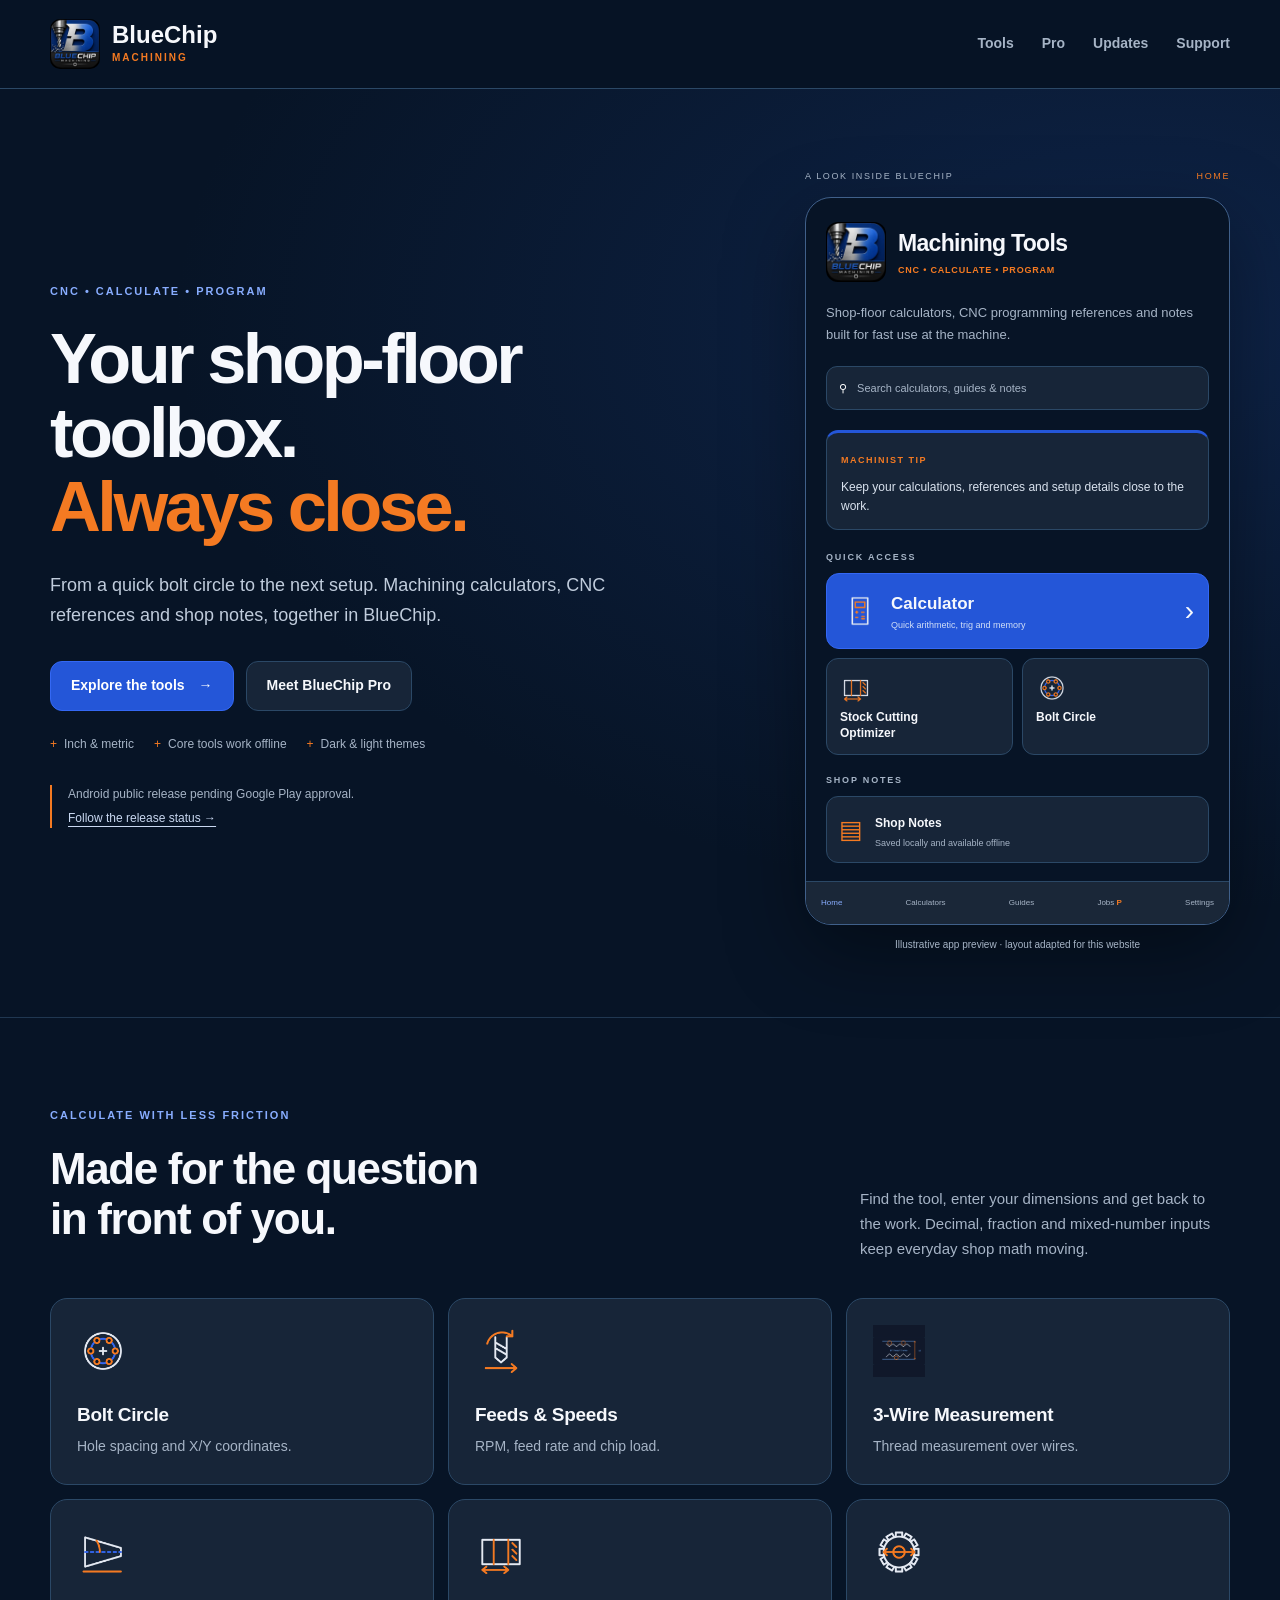
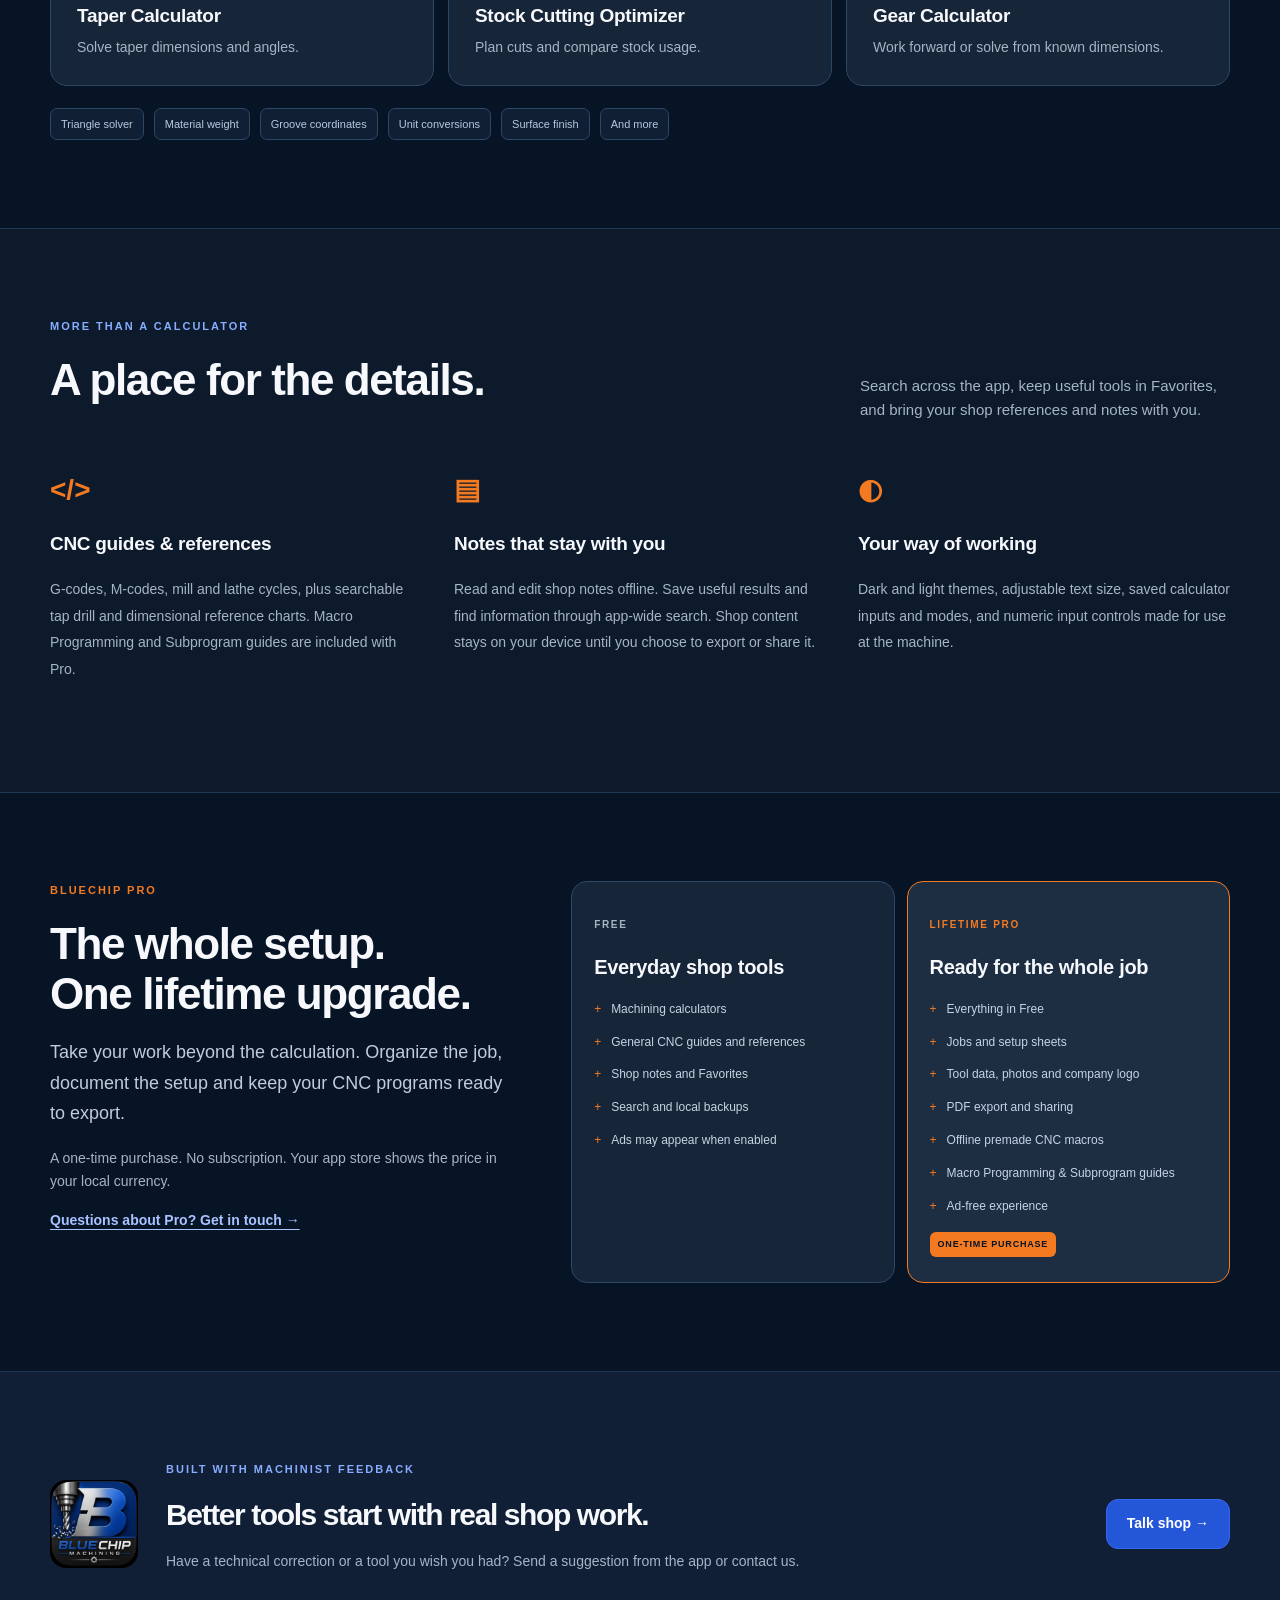
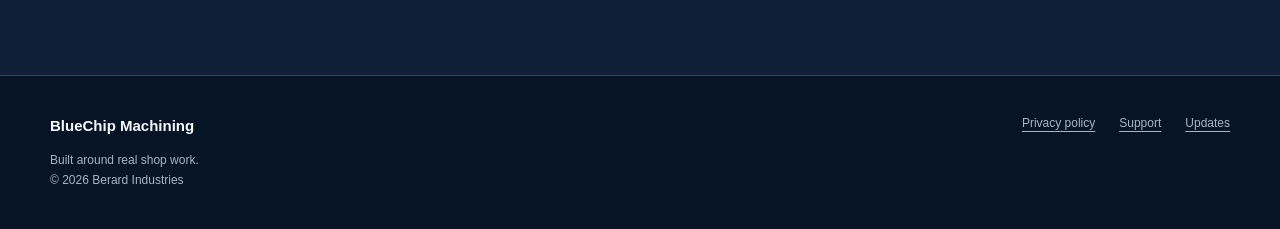
==== commit 3dec9787: "Add files via upload" ====
--- a/index.html
+++ b/index.html
@@ -1,20 +1,7 @@
-<!doctype html>
-<html lang="en"><head><meta charset="utf-8"><meta name="viewport" content="width=device-width,initial-scale=1"><meta name="description" content="BlueChip Machining puts practical machining calculators, CNC references, groove tools and shop notes in your pocket."><meta name="theme-color" content="#050a12"><meta property="og:title" content="BlueChip Machining"><meta property="og:description" content="Machining tools. Right in your pocket."><meta property="og:image" content="assets/bluechip-banner.webp"><title>BlueChip Machining | Tools for the Shop Floor</title><link rel="icon" href="assets/bluechip-icon.webp"><link rel="stylesheet" href="style.css"></head>
-<body>
-<nav class="nav"><div class="container nav-inner"><a class="brand" href="index.html"><img src="assets/bluechip-icon.webp" alt="BlueChip Machining app icon"><span><b>BLUE</b>CHIP <em>MACHINING</em></span></a><div class="nav-links"><a href="#tools">Tools</a><a href="#app">App Preview</a><a href="releases.html">Roadmap</a><a href="support.html">Support</a></div></div></nav>
-<header class="hero"><div class="blueprint-lines" aria-hidden="true"></div><div class="container hero-copy"><div class="status"><span></span> Built for machinists</div><h1>Machining tools.<br><span>Right in your pocket.</span></h1><p class="lead">Calculators, CNC programming references, groove coordinates, shop notes and quick-reference information—built into one focused app for the shop floor.</p><div class="hero-actions"><a class="btn btn-primary" href="#tools">Explore the toolset <span>→</span></a><a class="btn btn-secondary" href="releases.html">See the roadmap</a></div><div class="hero-meta"><span>Android-focused first release</span><span>Inch & metric</span><span>Dark shop-floor UI</span></div></div><div class="container hero-visual"><img src="assets/bluechip-banner.webp" alt="BlueChip Machining app with calculators, CNC references and machinist tools" fetchpriority="high"></div></header>
-<main>
-<section id="tools" class="section"><div class="container"><div class="section-heading"><div><div class="eyebrow">ONE APP. A FULL TOOLBOX.</div><h2>Built around real shop work.</h2></div><p>Get from a question to a usable answer quickly—without digging through handbooks, scattered notes or several different apps.</p></div><div class="feature-grid">
-<article class="feature feature-wide"><div class="feature-number">01</div><div class="feature-icon">±</div><h3>Machining calculators</h3><p>From everyday math to specialized shop calculations.</p><div class="tag-row"><span>Calculator</span><span>Feeds & speeds</span><span>3-wire</span><span>Tap drill</span><span>Thread pitch</span><span>Bolt circle</span></div></article>
-<article class="feature"><div class="feature-number">02</div><div class="feature-icon">G</div><h3>CNC programming</h3><p>G-code, M-code, canned cycles, subprograms, Macro B and G75/G76 tools in one reference.</p></article>
-<article class="feature"><div class="feature-number">03</div><div class="feature-icon groove-icon">⌁</div><h3>Groove coordinates</h3><p>Build lathe groove profiles from diameter, width, corner radius and Z-start inputs.</p></article>
-<article class="feature"><div class="feature-number">04</div><div class="feature-icon">⌕</div><h3>Search & categories</h3><p>Find tools quickly across turning, milling, drilling, threading, geometry and general utilities.</p></article>
-<article class="feature"><div class="feature-number">05</div><div class="feature-icon">▤</div><h3>Local shop notes</h3><p>Keep setup details, dimensions and reminders on your device, close to the work.</p></article>
-<article class="feature feature-wide"><div class="feature-number">06</div><div class="feature-icon">⌖</div><h3>More shop-floor utilities</h3><p>Geometry, fits, loads, material weight, keyways, surface finish, cut time, gears and more.</p><div class="tag-row"><span>ISO fits</span><span>Keyways</span><span>O-ring grooves</span><span>4th-axis spiral</span><span>MRR compare</span><span>Gear calculator</span></div></article>
-</div></div></section>
-<section id="app" class="section showcase-section"><div class="container showcase-grid"><div class="showcase-copy"><div class="eyebrow">THE APP AT A GLANCE</div><h2>Fast to navigate.<br>Easy to read.</h2><p>BlueChip’s blue-and-black interface keeps dense machining information clean, categorized and readable when you need it at the machine.</p><ul class="check-list"><li><span>✓</span> Quick access to frequently used tools</li><li><span>✓</span> General and CNC guide libraries</li><li><span>✓</span> Inch and metric unit preferences</li><li><span>✓</span> Built-in suggestions and feedback</li></ul><a class="text-link" href="support.html">Have a tool request? Send it in →</a></div><div class="app-poster"><img src="assets/app-showcase.webp" alt="BlueChip Machining screens showing calculators, CNC guides and settings" loading="lazy"></div></div></section>
-<section class="section promo-section"><div class="container"><div class="section-heading compact"><div><div class="eyebrow">MADE FOR THE SHOP FLOOR</div><h2>A closer look at BlueChip.</h2></div><p>Focused screens, purpose-built tools and useful information without the clutter.</p></div><div class="promo-frame"><img src="assets/promo-panels.webp" alt="Four BlueChip Machining promotional panels" loading="lazy"></div></div></section>
-<section class="section"><div class="container"><div class="tool-marquee" aria-label="BlueChip calculator examples"><span>TAPER</span><i></i><span>KEYWAYS</span><i></i><span>SURFACE FINISH</span><i></i><span>HYDRAULIC FORCE</span><i></i><span>GEAR CALCULATOR</span><i></i><span>CUT TIME</span></div><div class="cta"><img src="assets/bluechip-icon.webp" alt="" aria-hidden="true"><div><div class="eyebrow">BLUECHIP MACHINING V1.0</div><h2>The first chip is taking shape.</h2><p>The core calculator and reference experience is established. Follow the roadmap as BlueChip expands into a broader shop platform.</p></div><a class="btn btn-light" href="releases.html">View releases →</a></div></div></section>
-</main>
-<footer class="footer"><div class="container footer-inner"><div class="footer-brand"><img src="assets/bluechip-icon.webp" alt=""><div><strong>BlueChip Machining</strong><span>© 2026 Berard Industries</span></div></div><div class="footer-links"><a href="privacy.html">Privacy</a><a href="support.html">Support</a><a href="releases.html">Roadmap</a></div></div></footer>
-</body></html>
+<!doctype html><html lang="en"><head><meta charset="utf-8"><meta name="viewport" content="width=device-width,initial-scale=1"><meta name="theme-color" content="#071426"><meta name="description" content="Machining calculators, CNC references, offline shop notes and lifetime Pro job/setup tools. Built for fast use at the machine."><meta property="og:title" content="Tools for the shop floor | BlueChip Machining"><meta property="og:description" content="Machining calculators, CNC references, offline shop notes and lifetime Pro job/setup tools. Built for fast use at the machine."><meta property="og:image" content="assets/bluechip-current.webp"><title>Tools for the shop floor | BlueChip Machining</title><link rel="icon" href="assets/bluechip-icon.webp"><link rel="stylesheet" href="style.css"></head><body><a class="skip" href="#main">Skip to content</a><nav class="nav" aria-label="Main navigation"><div class="container nav-inner"><a class="brand" href="index.html"><img src="assets/bluechip-current.webp" alt=""><span><strong>BlueChip</strong><small>MACHINING</small></span></a><div class="nav-links"><a href="index.html#tools">Tools</a><a href="index.html#pro">Pro</a><a href="releases.html">Updates</a><a href="support.html">Support</a></div></div></nav>
+<main id="main"><header class="hero"><div class="container hero-grid"><div class="hero-copy"><p class="eyebrow">CNC &bull; CALCULATE &bull; PROGRAM</p><h1>Your shop-floor<br>toolbox.<br><span>Always close.</span></h1><p class="lead">From a quick bolt circle to the next setup. Machining calculators, CNC references and shop notes, together in BlueChip.</p><div class="hero-actions"><a class="btn btn-primary" href="#tools">Explore the tools <span aria-hidden="true">&rarr;</span></a><a class="btn btn-secondary" href="#pro">Meet BlueChip Pro</a></div><div class="hero-meta"><span>Inch &amp; metric</span><span>Core tools work offline</span><span>Dark &amp; light themes</span></div><p class="availability"><span class="status-dot"></span> Android public release pending Google Play approval.<br><a href="releases.html">Follow the release status &rarr;</a></p></div>
+<div class="preview-wrap"><div class="preview-label">A LOOK INSIDE BLUECHIP <span>HOME</span></div><div class="phone" aria-label="Illustrative preview of the current BlueChip home layout"><div class="phone-brand"><img src="assets/bluechip-current.webp" alt=""><div><strong>Machining Tools</strong><small>CNC &bull; CALCULATE &bull; PROGRAM</small></div></div><p class="phone-intro">Shop-floor calculators, CNC programming references and notes built for fast use at the machine.</p><div class="mock-search"><span aria-hidden="true">&#9906;</span> Search calculators, guides &amp; notes</div><div class="tip"><small>MACHINIST TIP</small><p>Keep your calculations, references and setup details close to the work.</p></div><p class="mock-label">QUICK ACCESS</p><div class="mock-primary"><img src="assets/calculator.png" alt=""><div><strong>Calculator</strong><small>Quick arithmetic, trig and memory</small></div><span aria-hidden="true">&rsaquo;</span></div><div class="mock-grid"><div><img src="assets/stock-cut.png" alt=""><strong>Stock Cutting<br>Optimizer</strong></div><div><img src="assets/bolt-circle.png" alt=""><strong>Bolt Circle</strong></div></div><p class="mock-label">SHOP NOTES</p><div class="mock-note"><span aria-hidden="true">&#9636;</span><div><strong>Shop Notes</strong><small>Saved locally and available offline</small></div></div><div class="mock-nav"><span class="selected">Home</span><span>Calculators</span><span>Guides</span><span>Jobs <b>P</b></span><span>Settings</span></div></div><p class="preview-caption">Illustrative app preview &middot; layout adapted for this website</p></div></div></header>
+<section id="tools" class="section"><div class="container"><div class="section-heading"><div><p class="eyebrow">CALCULATE WITH LESS FRICTION</p><h2>Made for the question<br>in front of you.</h2></div><p>Find the tool, enter your dimensions and get back to the work. Decimal, fraction and mixed-number inputs keep everyday shop math moving.</p></div><div class="tool-grid"><article class="tool-card"><img src="assets/bolt-circle.png" width="52" height="52" alt=""><h3>Bolt Circle</h3><p>Hole spacing and X/Y coordinates.</p></article><article class="tool-card"><img src="assets/feeds-speeds.png" width="52" height="52" alt=""><h3>Feeds & Speeds</h3><p>RPM, feed rate and chip load.</p></article><article class="tool-card"><img src="assets/three-wire.png" width="52" height="52" alt=""><h3>3-Wire Measurement</h3><p>Thread measurement over wires.</p></article><article class="tool-card"><img src="assets/taper.png" width="52" height="52" alt=""><h3>Taper Calculator</h3><p>Solve taper dimensions and angles.</p></article><article class="tool-card"><img src="assets/stock-cut.png" width="52" height="52" alt=""><h3>Stock Cutting Optimizer</h3><p>Plan cuts and compare stock usage.</p></article><article class="tool-card"><img src="assets/gear.png" width="52" height="52" alt=""><h3>Gear Calculator</h3><p>Work forward or solve from known dimensions.</p></article></div><div class="tool-strip"><span>Triangle solver</span><span>Material weight</span><span>Groove coordinates</span><span>Unit conversions</span><span>Surface finish</span><span>And more</span></div></div></section>
+<section class="section tinted"><div class="container"><div class="section-heading"><div><p class="eyebrow">MORE THAN A CALCULATOR</p><h2>A place for the details.</h2></div><p>Search across the app, keep useful tools in Favorites, and bring your shop references and notes with you.</p></div><div class="detail-grid"><article class="detail"><span class="detail-symbol" aria-hidden="true">&lt;/&gt;</span><h3>CNC guides &amp; references</h3><p>G-codes, M-codes, mill and lathe cycles, plus searchable tap drill and dimensional reference charts. Macro Programming and Subprogram guides are included with Pro.</p></article><article class="detail"><span class="detail-symbol" aria-hidden="true">&#9636;</span><h3>Notes that stay with you</h3><p>Read and edit shop notes offline. Save useful results and find information through app-wide search. Shop content stays on your device until you choose to export or share it.</p></article><article class="detail"><span class="detail-symbol" aria-hidden="true">&#9680;</span><h3>Your way of working</h3><p>Dark and light themes, adjustable text size, saved calculator inputs and modes, and numeric input controls made for use at the machine.</p></article></div></div></section>
+<section id="pro" class="section"><div class="container pro-layout"><div><p class="eyebrow orange">BLUECHIP PRO</p><h2>The whole setup.<br>One lifetime upgrade.</h2><p class="lead">Take your work beyond the calculation. Organize the job, document the setup and keep your CNC programs ready to export.</p><p class="muted">A one-time purchase. No subscription. Your app store shows the price in your local currency.</p><a class="text-link" href="support.html">Questions about Pro? Get in touch &rarr;</a></div><div class="plan-grid"><article class="plan"><p class="plan-name">FREE</p><h3>Everyday shop tools</h3><ul><li>Machining calculators</li><li>General CNC guides and references</li><li>Shop notes and Favorites</li><li>Search and local backups</li><li>Ads may appear when enabled</li></ul></article><article class="plan pro-plan"><p class="plan-name">LIFETIME PRO</p><h3>Ready for the whole job</h3><ul><li>Everything in Free</li><li>Jobs and setup sheets</li><li>Tool data, photos and company logo</li><li>PDF export and sharing</li><li>Offline premade CNC macros</li><li>Macro Programming &amp; Subprogram guides</li><li>Ad-free experience</li></ul><span class="badge">ONE-TIME PURCHASE</span></article></div></div></section>
+<section class="section closing"><div class="container closing-inner"><img src="assets/bluechip-current.webp" alt="" width="88" height="88"><div><p class="eyebrow">BUILT WITH MACHINIST FEEDBACK</p><h2>Better tools start with real shop work.</h2><p>Have a technical correction or a tool you wish you had? Send a suggestion from the app or contact us.</p></div><a class="btn btn-primary" href="support.html">Talk shop &rarr;</a></div></section></main><footer class="footer"><div class="container footer-inner"><div><strong>BlueChip Machining</strong><p>Built around real shop work.<br>&copy; 2026 Berard Industries</p></div><div class="footer-links"><a href="privacy.html">Privacy policy</a><a href="support.html">Support</a><a href="releases.html">Updates</a></div></div></footer></body></html>
--- a/style.css
+++ b/style.css
@@ -1,4 +1,3 @@
-:root{--bg:#050a12;--panel:#0c1727;--panel2:#101e31;--line:#203751;--blue:#2759e6;--blue2:#55a0ff;--orange:#ff7a1a;--text:#f5f8fd;--muted:#9aabc0;--shadow:0 28px 80px rgba(0,0,0,.42)}
-*{box-sizing:border-box}html{scroll-behavior:smooth}body{margin:0;font-family:Inter,ui-sans-serif,system-ui,-apple-system,BlinkMacSystemFont,"Segoe UI",sans-serif;color:var(--text);background:var(--bg);line-height:1.6}a{color:inherit}.container{width:min(1180px,calc(100% - 40px));margin:auto}.nav{position:sticky;top:0;z-index:50;background:rgba(5,10,18,.82);backdrop-filter:blur(18px);border-bottom:1px solid rgba(112,151,198,.14)}.nav-inner{min-height:74px;display:flex;align-items:center;justify-content:space-between;gap:24px}.brand{display:flex;align-items:center;gap:11px;text-decoration:none;font-weight:950;letter-spacing:.025em}.brand img{width:43px;height:43px;border-radius:10px;box-shadow:0 0 0 1px #29415c}.brand b{color:#5a8cff}.brand em{font-size:.7em;font-style:normal;color:#c0ccdc}.nav-links{display:flex;gap:24px;align-items:center}.nav-links a{text-decoration:none;color:var(--muted);font-weight:750;font-size:14px}.nav-links a:hover{color:#fff}.hero{position:relative;overflow:hidden;padding:92px 0 70px;background:radial-gradient(circle at 50% -10%,rgba(37,89,230,.34),transparent 35%),linear-gradient(180deg,#07101e 0%,#050a12 90%)}.hero:after{content:"";position:absolute;inset:auto 0 0;height:190px;background:linear-gradient(transparent,var(--bg));pointer-events:none}.blueprint-lines{position:absolute;inset:0;opacity:.17;background-image:linear-gradient(rgba(70,132,207,.25) 1px,transparent 1px),linear-gradient(90deg,rgba(70,132,207,.25) 1px,transparent 1px);background-size:52px 52px;mask-image:linear-gradient(to bottom,#000,transparent 85%)}.hero-copy{position:relative;z-index:2;text-align:center}.status{display:inline-flex;align-items:center;gap:9px;padding:7px 12px;border:1px solid #234365;border-radius:99px;background:rgba(12,26,45,.86);color:#b8c9dc;font-weight:800;font-size:12px;letter-spacing:.11em;text-transform:uppercase}.status span{width:7px;height:7px;border-radius:50%;background:var(--orange);box-shadow:0 0 14px rgba(255,122,26,.8)}h1{font-size:clamp(50px,7.5vw,92px);line-height:.96;margin:24px 0;letter-spacing:-.058em}h1 span{background:linear-gradient(90deg,#477fff,#7eb9ff);-webkit-background-clip:text;background-clip:text;color:transparent}.lead{font-size:clamp(18px,2vw,22px);color:#bcc9d9;max-width:820px;margin:0 auto}.hero-actions{display:flex;gap:13px;justify-content:center;flex-wrap:wrap;margin-top:32px}.btn{display:inline-flex;align-items:center;justify-content:center;gap:10px;min-height:50px;padding:0 21px;border-radius:11px;text-decoration:none;font-weight:900;border:1px solid transparent;transition:.2s transform,.2s border-color,.2s background}.btn:hover{transform:translateY(-2px)}.btn-primary{background:linear-gradient(135deg,#2a54d5,#3279f0);box-shadow:0 14px 30px rgba(39,89,230,.28)}.btn-primary span{font-size:20px}.btn-secondary{border-color:#31506e;background:#0b1829;color:#dbe6f3}.hero-meta{display:flex;gap:24px;justify-content:center;flex-wrap:wrap;margin:25px 0 48px;color:#879ab1;font-size:13px;font-weight:700}.hero-meta span:before{content:"";display:inline-block;width:4px;height:4px;margin:0 9px 3px 0;border-radius:50%;background:var(--orange)}.hero-visual{position:relative;z-index:2}.hero-visual img{width:100%;display:block;border-radius:25px;border:1px solid #2a4767;box-shadow:var(--shadow)}.section{padding:92px 0}.section-heading{display:flex;align-items:end;justify-content:space-between;gap:50px;margin-bottom:42px}.section-heading>div{max-width:670px}.section-heading>p{max-width:440px;margin:0;color:var(--muted);font-size:17px}.eyebrow{font-size:12px;letter-spacing:.19em;text-transform:uppercase;font-weight:950;color:var(--blue2)}h2{font-size:clamp(34px,5vw,54px);line-height:1.04;letter-spacing:-.04em;margin:9px 0 0}.feature-grid{display:grid;grid-template-columns:repeat(4,1fr);gap:16px}.feature{position:relative;overflow:hidden;background:linear-gradient(155deg,var(--panel2),#091321);border:1px solid var(--line);border-radius:19px;padding:25px;min-height:250px}.feature:hover{border-color:#345d89}.feature-wide{grid-column:span 2}.feature-number{position:absolute;right:18px;top:13px;color:rgba(116,157,206,.25);font-size:12px;font-weight:900;letter-spacing:.15em}.feature-icon{width:46px;height:46px;display:grid;place-items:center;border-radius:10px;background:linear-gradient(145deg,#244bc3,#2e6dea);border:1px solid #477bea;font-weight:950;font-size:19px;box-shadow:0 10px 25px rgba(29,76,200,.22)}.groove-icon{font-size:28px}.feature h3{font-size:20px;margin:20px 0 7px}.feature p{margin:0;color:var(--muted);font-size:15px}.tag-row{display:flex;gap:7px;flex-wrap:wrap;margin-top:20px}.tag-row span{padding:5px 9px;border:1px solid #294662;border-radius:6px;color:#aec1d6;background:#091728;font-size:11px;font-weight:800}.showcase-section{background:radial-gradient(circle at 80% 50%,rgba(38,86,221,.18),transparent 32%),#07101b;border-block:1px solid rgba(102,145,193,.13)}.showcase-grid{display:grid;grid-template-columns:.9fr 1.1fr;gap:84px;align-items:center}.showcase-copy p{color:var(--muted);font-size:18px}.check-list{list-style:none;padding:0;margin:28px 0}.check-list li{padding:9px 0;color:#d4dfeb}.check-list span{color:var(--orange);font-weight:950;margin-right:10px}.text-link{color:#69a8ff;text-underline-offset:5px;font-weight:850}.app-poster{max-width:560px;margin-left:auto;padding:10px;background:#0b1929;border:1px solid #2a4764;border-radius:25px;box-shadow:var(--shadow)}.app-poster img{width:100%;display:block;border-radius:16px}.promo-section{background:linear-gradient(180deg,#050a12,#07101a)}.section-heading.compact{margin-bottom:30px}.promo-frame{padding:10px;background:#0b1725;border:1px solid #203b59;border-radius:24px;box-shadow:var(--shadow)}.promo-frame img{width:100%;display:block;border-radius:15px}.tool-marquee{display:flex;gap:18px;align-items:center;justify-content:center;flex-wrap:wrap;margin-bottom:42px;color:#7489a1;font-size:11px;font-weight:950;letter-spacing:.12em}.tool-marquee i{width:5px;height:5px;border-radius:50%;background:var(--orange)}.cta{display:grid;grid-template-columns:auto 1fr auto;align-items:center;gap:27px;background:linear-gradient(120deg,#142d77,#2153d4 56%,#17397c);border:1px solid #477aed;border-radius:24px;padding:38px;box-shadow:0 24px 70px rgba(24,65,173,.28)}.cta>img{width:82px;height:82px;border-radius:18px}.cta h2{font-size:34px;margin:4px 0 5px}.cta p{margin:0;color:#d6e3ff;max-width:690px}.cta .eyebrow{color:#a9c8ff}.btn-light{background:#fff;color:#102451;white-space:nowrap}.page-header{position:relative;padding:68px 0 34px;background:radial-gradient(circle at 20% 0%,rgba(39,89,230,.22),transparent 35%)}.page-header h1{font-size:clamp(44px,6vw,64px);margin:12px 0}.page-header .lead{margin:0;max-width:700px}.paper{background:#f8fafc;color:#172033;border-radius:19px;padding:clamp(25px,5vw,52px);box-shadow:var(--shadow);margin-bottom:75px}.paper h2,.paper h3{color:#173b9e}.paper p,.paper li{color:#42506a}.paper a{color:#174dcc}.release{border-left:4px solid #397cff;padding:10px 0 10px 22px;margin:25px 0}.release+.release{margin-top:38px}.story-grid{display:grid;grid-template-columns:1fr 1fr;gap:18px}.story{padding:30px;background:var(--panel);border:1px solid var(--line);border-radius:19px}.story h3{font-size:24px;margin-top:0}.story p{color:var(--muted)}.small{font-size:14px;color:var(--muted)}.footer{border-top:1px solid rgba(116,151,190,.14);padding:32px 0 42px;color:#7f91a8;font-size:14px}.footer-inner{display:flex;justify-content:space-between;align-items:center;gap:24px;flex-wrap:wrap}.footer-brand{display:flex;align-items:center;gap:11px}.footer-brand img{width:38px;height:38px;border-radius:9px}.footer-brand strong,.footer-brand span{display:block}.footer-brand strong{color:#cdd8e5}.footer-brand span{font-size:12px}.footer-links{display:flex;gap:20px;flex-wrap:wrap}.footer a{text-decoration:none;color:#9fb0c4}
-@media(max-width:920px){.feature-grid{grid-template-columns:repeat(2,1fr)}.showcase-grid{grid-template-columns:1fr;gap:45px}.app-poster{margin:auto}.section-heading{align-items:start;flex-direction:column;gap:14px}.cta{grid-template-columns:auto 1fr}.cta .btn{grid-column:1/-1}.brand em{display:none}}
-@media(max-width:650px){.container{width:min(100% - 26px,1180px)}.nav-inner{min-height:66px}.brand span{font-size:13px}.brand img{width:38px;height:38px}.nav-links{gap:15px;overflow:auto}.nav-links a:nth-child(-n+2){display:none}.hero{padding-top:62px}.hero-meta{gap:8px 16px}.hero-visual img{border-radius:15px}.section{padding:67px 0}.feature-grid{grid-template-columns:1fr}.feature-wide{grid-column:auto}.feature{min-height:0}.cta{grid-template-columns:1fr;padding:28px}.cta>img{width:66px;height:66px}.story-grid{grid-template-columns:1fr}.paper{border-radius:14px}.page-header{padding-top:52px}}
+:root{--bg:#071426;--panel:#172538;--panel2:#1d2d42;--line:#2b4866;--blue:#2456d8;--orange:#f47a22;--text:#f6f8fc;--muted:#a6b4c6;--blue2:#88adff;color-scheme:dark}*{box-sizing:border-box}html{scroll-behavior:smooth;scroll-padding-top:100px}body{margin:0;background:var(--bg);color:var(--text);font-family:Segoe UI,Arial,sans-serif;line-height:1.65}a{color:inherit;text-underline-offset:4px}img{max-width:100%}.container{width:min(1180px,calc(100% - 48px));margin-inline:auto}.skip{position:fixed;top:-80px;left:20px;background:white;color:#071426;padding:12px;z-index:100}.skip:focus{top:12px}:focus-visible{outline:3px solid var(--orange);outline-offset:5px}.nav{position:sticky;top:0;z-index:30;background:#071426f5;border-bottom:1px solid var(--line)}.nav-inner{display:flex;justify-content:space-between;align-items:center;gap:24px;min-height:88px}.brand{display:flex;align-items:center;gap:12px;text-decoration:none}.brand img{width:50px;height:50px;object-fit:contain;border-radius:10px}.brand strong{display:block;font-size:24px;line-height:1.2}.brand small{display:block;color:var(--orange);font-size:10px;font-weight:800;letter-spacing:2px}.nav-links{display:flex;gap:28px}.nav-links a{font-size:14px;color:var(--muted);font-weight:700;text-decoration:none}.nav-links a:hover{color:white}.hero{padding:80px 0 64px;background:radial-gradient(ellipse at 90% 25%,#15336a80,transparent 60%)}.hero-grid{display:grid;grid-template-columns:1.12fr 1fr;gap:90px;align-items:center}.eyebrow{color:var(--blue2);font-size:11px;letter-spacing:2px;font-weight:850;margin:0 0 20px}.orange{color:var(--orange)}h1{font-size:clamp(48px,5.5vw,76px);line-height:1.05;letter-spacing:-3.5px;margin:22px 0 26px;font-weight:850}h1 span{color:var(--orange)}.lead{font-size:18px;color:#c0ccdc;max-width:580px;line-height:1.7}.hero-actions{display:flex;flex-wrap:wrap;gap:12px;margin:30px 0 24px}.btn{display:inline-flex;align-items:center;justify-content:center;gap:14px;min-height:50px;padding:12px 20px;border-radius:12px;font-weight:750;text-decoration:none;border:1px solid transparent;font-size:14px}.btn-primary{background:var(--blue);border-color:#3468f4;color:white}.btn-primary:hover{background:#3468f4}.btn-secondary{background:var(--panel);border-color:var(--line)}.hero-meta{display:flex;flex-wrap:wrap;gap:8px 20px;font-size:12px;color:var(--muted)}.hero-meta span:before{content:'+';color:var(--orange);margin-right:7px}.availability{font-size:12px;color:var(--muted);margin-top:30px;padding-left:16px;border-left:2px solid var(--orange)}.availability a{display:inline-block;margin-top:4px;color:#c9d8f1}.preview-wrap{max-width:425px;width:100%;justify-self:end}.preview-label{display:flex;justify-content:space-between;font-size:9px;letter-spacing:1.6px;color:var(--muted);margin-bottom:13px}.preview-label span{color:var(--orange)}.phone{background:#071426;border:1px solid #40608a;border-radius:26px;padding:24px 20px 0;box-shadow:0 26px 80px #0006;overflow:hidden}.phone-brand{display:flex;align-items:center;gap:12px}.phone-brand img{width:60px;height:60px;border-radius:12px}.phone-brand strong{font-size:23px;letter-spacing:-.7px}.phone-brand small{display:block;color:var(--orange);font-size:9px;letter-spacing:.8px;font-weight:800}.phone-intro{font-size:13px;line-height:1.7;color:var(--muted);margin:20px 0}.mock-search{border:1px solid var(--line);background:var(--panel);border-radius:11px;padding:12px;font-size:11px;color:var(--muted)}.mock-search span{margin-right:7px;color:#fff}.tip{margin:20px 0;border:1px solid var(--line);border-top:3px solid var(--blue);padding:12px 14px;background:var(--panel);border-radius:12px}.tip small{font-weight:800;letter-spacing:1.5px;color:var(--orange);font-size:9px}.tip p{font-size:12px;margin:6px 0 0;color:#d9e2ee}.mock-label{color:var(--muted);font-size:9px;letter-spacing:1.8px;font-weight:800;margin:18px 0 8px}.mock-primary{background:var(--blue);border:1px solid #3468f4;border-radius:13px;display:flex;align-items:center;gap:12px;padding:14px}.mock-primary img{width:38px;height:38px;object-fit:contain}.mock-primary strong{font-size:17px}.mock-primary small,.mock-note small{display:block;font-size:9px;color:#d1dff7}.mock-primary>span{margin-left:auto;font-size:28px}.mock-grid{display:grid;grid-template-columns:1fr 1fr;gap:9px;margin-top:9px}.mock-grid>div{background:var(--panel);border:1px solid var(--line);border-radius:12px;padding:13px}.mock-grid img{display:block;width:32px;height:32px;object-fit:contain;margin-bottom:6px}.mock-grid strong{font-size:12px;line-height:1.3;display:block}.mock-note{background:var(--panel);border:1px solid var(--line);border-radius:12px;display:flex;gap:12px;align-items:center;padding:12px;margin-bottom:18px}.mock-note>span{font-size:25px;color:var(--orange)}.mock-note strong{font-size:12px}.mock-note small{color:var(--muted)}.mock-nav{background:#1a2738;display:flex;justify-content:space-between;gap:6px;margin:0 -20px;padding:14px 15px;color:var(--muted);font-size:8px;border-top:1px solid var(--line)}.mock-nav .selected{color:#88adff}.mock-nav b{color:var(--orange)}.preview-caption{text-align:center;font-size:10px;color:var(--muted);margin:12px 0 0}.section{padding:88px 0;border-top:1px solid #203751}.section-heading{display:flex;align-items:end;justify-content:space-between;gap:50px;margin-bottom:36px}.section-heading>p{color:var(--muted);font-size:15px;max-width:370px;margin:0}h2{font-size:clamp(30px,3.8vw,44px);line-height:1.13;letter-spacing:-1.4px;margin:0 0 18px}h3{font-size:19px;line-height:1.3;letter-spacing:-.3px}.tool-grid{display:grid;grid-template-columns:repeat(3,1fr);gap:14px}.tool-card{background:var(--panel);border:1px solid var(--line);border-radius:17px;padding:26px}.tool-card img{object-fit:contain}.tool-card h3{margin:18px 0 7px}.tool-card p{margin:0;font-size:14px;color:var(--muted)}.tool-strip{display:flex;flex-wrap:wrap;gap:10px;margin-top:22px}.tool-strip span{background:#101f33;border:1px solid var(--line);border-radius:7px;padding:6px 10px;font-size:11px;color:#b7c8de}.tinted{background:#0c1a2c}.detail-grid{display:grid;grid-template-columns:repeat(3,1fr);gap:32px}.detail{padding:8px 0}.detail-symbol{color:var(--orange);font-size:28px;font-weight:800}.detail p{font-size:14px;color:var(--muted);line-height:1.9}.pro-layout{display:grid;grid-template-columns:.9fr 1.3fr;gap:65px;align-items:start}.muted{color:var(--muted);font-size:14px}.text-link{color:#a9c3ff;font-size:14px;font-weight:700}.plan-grid{display:grid;grid-template-columns:1fr 1fr;gap:12px}.plan{padding:25px 22px;border:1px solid var(--line);border-radius:16px;background:var(--panel)}.plan-name{font-size:10px;letter-spacing:1.7px;color:var(--muted);font-weight:800}.plan h3{font-size:20px}.plan ul{list-style:none;padding:0;font-size:12px;color:#c6d3e5}.plan li{margin-bottom:13px;padding-left:17px;position:relative}.plan li:before{content:'+';color:var(--orange);position:absolute;left:0}.pro-plan{background:var(--panel2);border-color:var(--orange)}.pro-plan .plan-name{color:var(--orange)}.badge{display:inline-block;color:#071426;background:var(--orange);font-size:9px;letter-spacing:.8px;font-weight:900;border-radius:6px;padding:5px 8px}.closing{background:#101f35}.closing-inner{display:flex;align-items:center;gap:28px}.closing-inner>img{border-radius:16px;flex-shrink:0}.closing h2{font-size:30px}.closing p:not(.eyebrow){font-size:14px;color:var(--muted)}.closing .btn{flex-shrink:0;margin-left:auto}.footer{padding:38px 0;color:var(--muted);font-size:12px;border-top:1px solid var(--line)}.footer-inner{display:flex;justify-content:space-between;gap:24px}.footer strong{font-size:15px;color:#f6f8fc}.footer p{margin-bottom:0}.footer-links{display:flex;gap:24px;flex-wrap:wrap;align-items:start}.page-header{padding-top:70px;padding-bottom:45px}.page-header h1{font-size:clamp(42px,5vw,64px)}.page-header .lead{margin:0}.paper{background:var(--panel);border:1px solid var(--line);border-radius:18px;padding:clamp(24px,5vw,50px);margin-bottom:70px;overflow-wrap:anywhere}.paper h2{font-size:32px}.paper h3{margin-top:30px;color:#fff}.paper p,.paper li{color:#c1cede;font-size:15px}.paper a{color:#a9c3ff}.release{padding:25px 0;border-bottom:1px solid var(--line)}.release:first-of-type{padding-top:5px}.release:last-of-type{border:0}.release h2{font-size:27px}.story-grid{display:grid;grid-template-columns:1fr 1fr;gap:20px}.story{background:var(--panel);border:1px solid var(--line);padding:32px;border-radius:17px}.story h2{font-size:28px}.story p{color:var(--muted);font-size:15px}.small{font-size:12px!important}.faq{padding:65px 0 80px}.faq h2{font-size:32px}details{border-bottom:1px solid var(--line);padding:18px 0}summary{cursor:pointer;font-weight:700}details p{max-width:800px;color:var(--muted);font-size:15px}
+@media(max-width:1000px){.hero-grid{gap:38px}.pro-layout{grid-template-columns:1fr;gap:28px}.closing-inner{flex-wrap:wrap}.closing .btn{margin-left:0}.phone-brand strong{font-size:20px}}@media(max-width:700px){.container{width:calc(100% - 32px)}.nav-inner{min-height:76px;gap:12px;flex-wrap:wrap;padding-block:12px}.brand img{width:38px;height:38px}.brand strong{font-size:19px}.brand small{font-size:8px}.nav-links{gap:14px}.nav-links a{font-size:12px}.hero{padding:42px 0}.hero-grid{grid-template-columns:1fr;gap:36px}.hero-copy{max-width:540px}h1{font-size:55px;letter-spacing:-2.5px}.lead{font-size:17px}.preview-wrap{justify-self:center;max-width:400px}.section{padding:55px 0}.section-heading{display:block}.section-heading>p{max-width:100%;margin-top:22px}.tool-grid{grid-template-columns:1fr 1fr}.tool-card{padding:19px}.tool-card h3{font-size:17px}.detail-grid{grid-template-columns:1fr;gap:15px}.detail{border-bottom:1px solid var(--line);padding-bottom:20px}.plan-grid,.story-grid{grid-template-columns:1fr}.footer-inner{flex-direction:column}.closing-inner>img{width:64px;height:64px}.page-header{padding-top:45px}.page-header h1{font-size:44px}.paper{margin-bottom:45px}}@media(max-width:380px){.nav-links{width:100%;justify-content:space-between}.tool-grid{grid-template-columns:1fr}.phone-brand strong{font-size:18px}.phone-brand img{width:50px;height:50px}}@media(prefers-reduced-motion:reduce){html{scroll-behavior:auto}}
+.hero-grid>*,.pro-layout>*,.plan-grid>*,.tool-grid>*,.detail-grid>*{min-width:0}.hero-copy,.preview-wrap{min-width:0}.phone-brand>div{min-width:0}.phone-brand strong{overflow-wrap:anywhere}@media(max-width:500px){.nav-links{width:100%;justify-content:space-between}.hero h1{font-size:clamp(40px,11vw,55px)}.hero-grid{grid-template-columns:minmax(0,1fr)}.hero-meta{gap:8px 12px}.phone-brand strong{font-size:20px}}
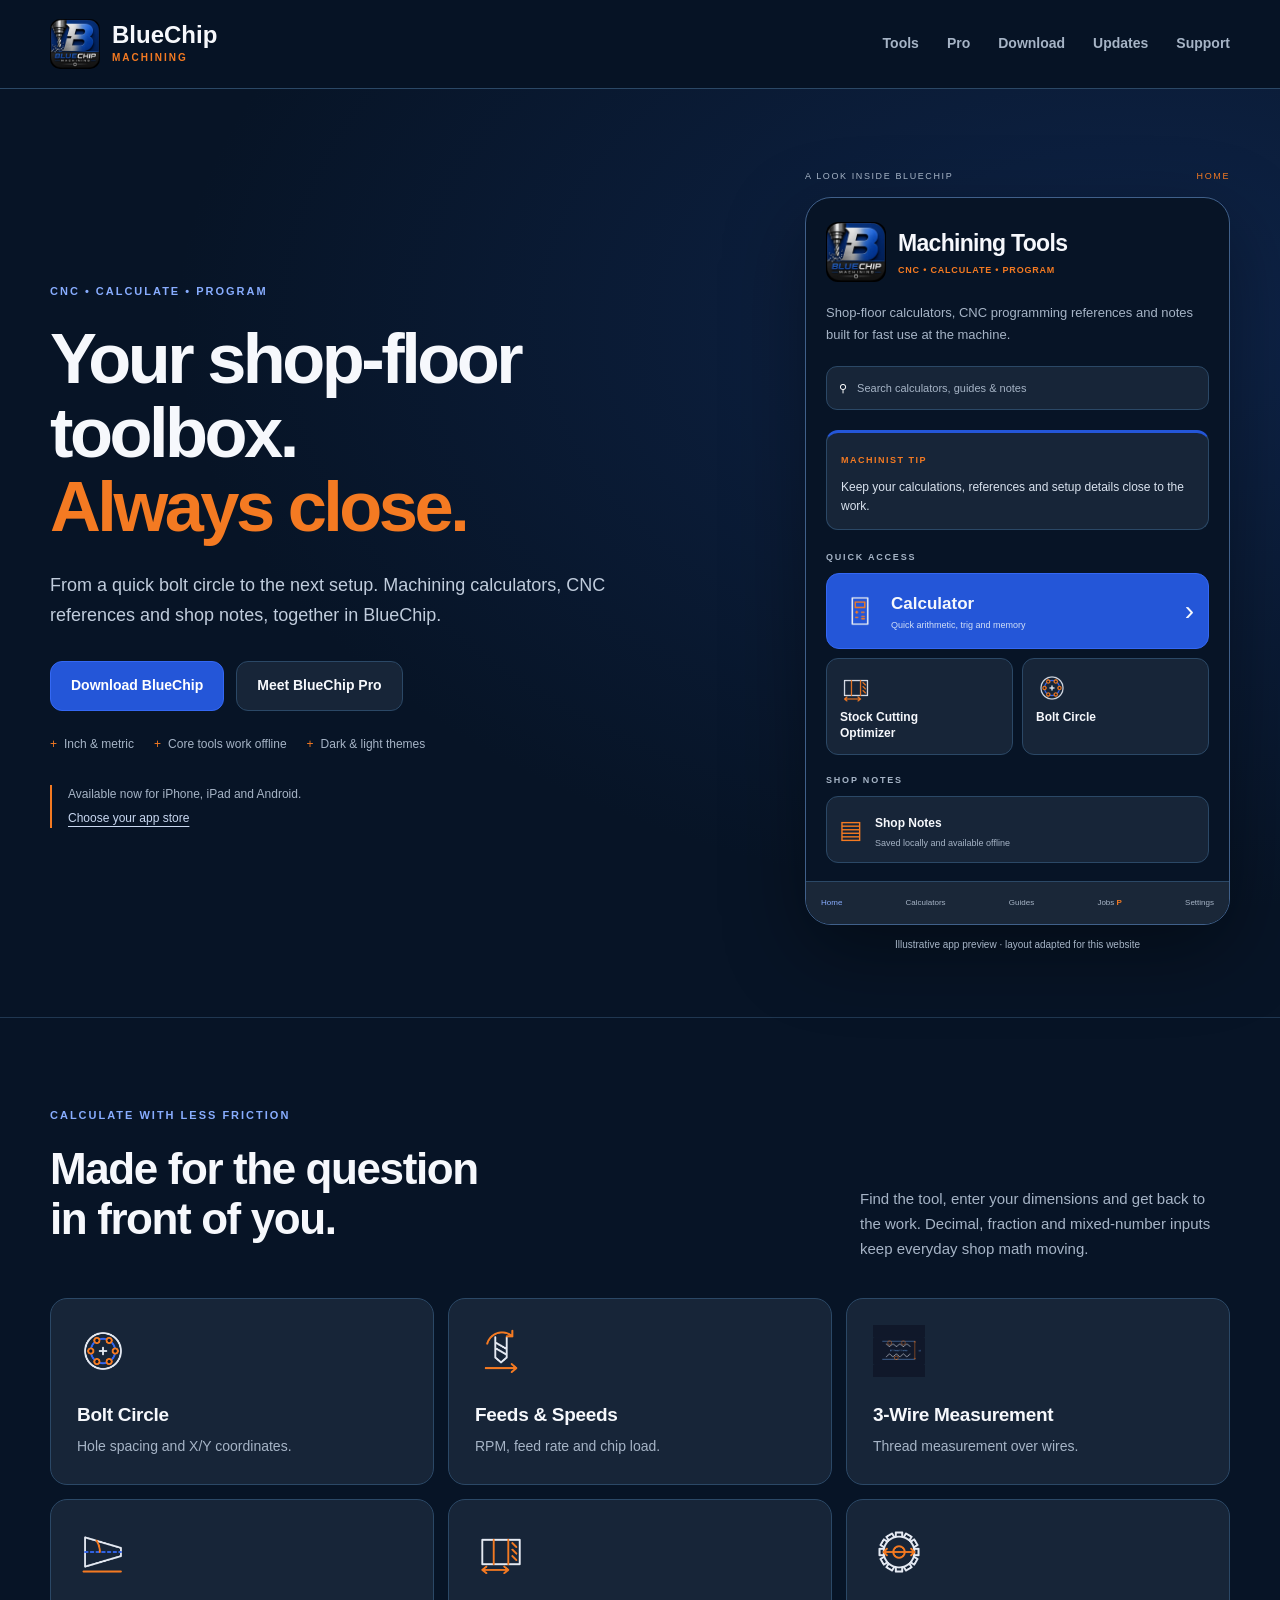
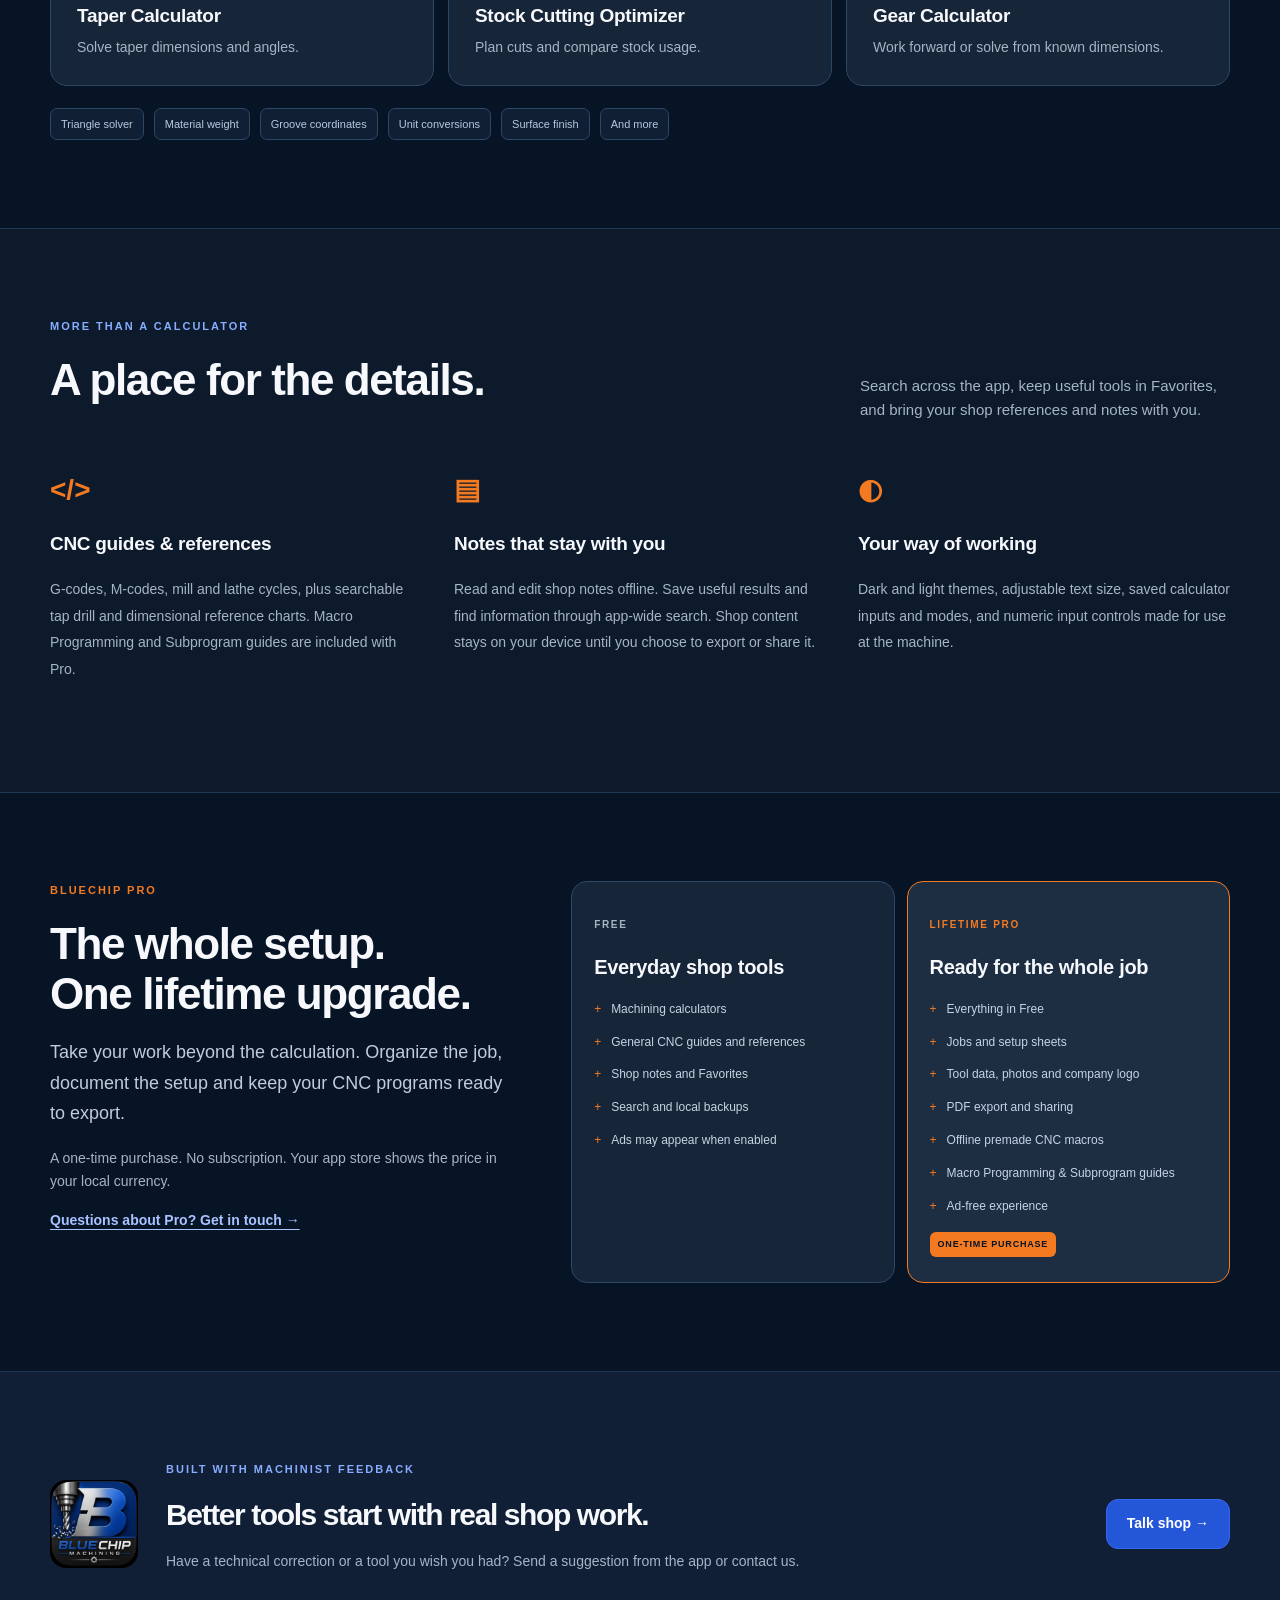
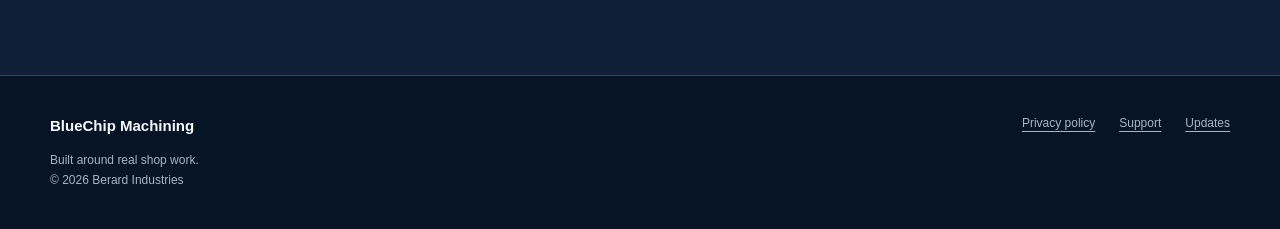
==== commit e0f7f108: "Add files via upload" ====
--- a/index.html
+++ b/index.html
@@ -1,7 +1,7 @@
-<!doctype html><html lang="en"><head><meta charset="utf-8"><meta name="viewport" content="width=device-width,initial-scale=1"><meta name="theme-color" content="#071426"><meta name="description" content="Machining calculators, CNC references, offline shop notes and lifetime Pro job/setup tools. Built for fast use at the machine."><meta property="og:title" content="Tools for the shop floor | BlueChip Machining"><meta property="og:description" content="Machining calculators, CNC references, offline shop notes and lifetime Pro job/setup tools. Built for fast use at the machine."><meta property="og:image" content="assets/bluechip-current.webp"><title>Tools for the shop floor | BlueChip Machining</title><link rel="icon" href="assets/bluechip-icon.webp"><link rel="stylesheet" href="style.css"></head><body><a class="skip" href="#main">Skip to content</a><nav class="nav" aria-label="Main navigation"><div class="container nav-inner"><a class="brand" href="index.html"><img src="assets/bluechip-current.webp" alt=""><span><strong>BlueChip</strong><small>MACHINING</small></span></a><div class="nav-links"><a href="index.html#tools">Tools</a><a href="index.html#pro">Pro</a><a href="releases.html">Updates</a><a href="support.html">Support</a></div></div></nav>
-<main id="main"><header class="hero"><div class="container hero-grid"><div class="hero-copy"><p class="eyebrow">CNC &bull; CALCULATE &bull; PROGRAM</p><h1>Your shop-floor<br>toolbox.<br><span>Always close.</span></h1><p class="lead">From a quick bolt circle to the next setup. Machining calculators, CNC references and shop notes, together in BlueChip.</p><div class="hero-actions"><a class="btn btn-primary" href="#tools">Explore the tools <span aria-hidden="true">&rarr;</span></a><a class="btn btn-secondary" href="#pro">Meet BlueChip Pro</a></div><div class="hero-meta"><span>Inch &amp; metric</span><span>Core tools work offline</span><span>Dark &amp; light themes</span></div><p class="availability"><span class="status-dot"></span> Android public release pending Google Play approval.<br><a href="releases.html">Follow the release status &rarr;</a></p></div>
-<div class="preview-wrap"><div class="preview-label">A LOOK INSIDE BLUECHIP <span>HOME</span></div><div class="phone" aria-label="Illustrative preview of the current BlueChip home layout"><div class="phone-brand"><img src="assets/bluechip-current.webp" alt=""><div><strong>Machining Tools</strong><small>CNC &bull; CALCULATE &bull; PROGRAM</small></div></div><p class="phone-intro">Shop-floor calculators, CNC programming references and notes built for fast use at the machine.</p><div class="mock-search"><span aria-hidden="true">&#9906;</span> Search calculators, guides &amp; notes</div><div class="tip"><small>MACHINIST TIP</small><p>Keep your calculations, references and setup details close to the work.</p></div><p class="mock-label">QUICK ACCESS</p><div class="mock-primary"><img src="assets/calculator.png" alt=""><div><strong>Calculator</strong><small>Quick arithmetic, trig and memory</small></div><span aria-hidden="true">&rsaquo;</span></div><div class="mock-grid"><div><img src="assets/stock-cut.png" alt=""><strong>Stock Cutting<br>Optimizer</strong></div><div><img src="assets/bolt-circle.png" alt=""><strong>Bolt Circle</strong></div></div><p class="mock-label">SHOP NOTES</p><div class="mock-note"><span aria-hidden="true">&#9636;</span><div><strong>Shop Notes</strong><small>Saved locally and available offline</small></div></div><div class="mock-nav"><span class="selected">Home</span><span>Calculators</span><span>Guides</span><span>Jobs <b>P</b></span><span>Settings</span></div></div><p class="preview-caption">Illustrative app preview &middot; layout adapted for this website</p></div></div></header>
-<section id="tools" class="section"><div class="container"><div class="section-heading"><div><p class="eyebrow">CALCULATE WITH LESS FRICTION</p><h2>Made for the question<br>in front of you.</h2></div><p>Find the tool, enter your dimensions and get back to the work. Decimal, fraction and mixed-number inputs keep everyday shop math moving.</p></div><div class="tool-grid"><article class="tool-card"><img src="assets/bolt-circle.png" width="52" height="52" alt=""><h3>Bolt Circle</h3><p>Hole spacing and X/Y coordinates.</p></article><article class="tool-card"><img src="assets/feeds-speeds.png" width="52" height="52" alt=""><h3>Feeds & Speeds</h3><p>RPM, feed rate and chip load.</p></article><article class="tool-card"><img src="assets/three-wire.png" width="52" height="52" alt=""><h3>3-Wire Measurement</h3><p>Thread measurement over wires.</p></article><article class="tool-card"><img src="assets/taper.png" width="52" height="52" alt=""><h3>Taper Calculator</h3><p>Solve taper dimensions and angles.</p></article><article class="tool-card"><img src="assets/stock-cut.png" width="52" height="52" alt=""><h3>Stock Cutting Optimizer</h3><p>Plan cuts and compare stock usage.</p></article><article class="tool-card"><img src="assets/gear.png" width="52" height="52" alt=""><h3>Gear Calculator</h3><p>Work forward or solve from known dimensions.</p></article></div><div class="tool-strip"><span>Triangle solver</span><span>Material weight</span><span>Groove coordinates</span><span>Unit conversions</span><span>Surface finish</span><span>And more</span></div></div></section>
-<section class="section tinted"><div class="container"><div class="section-heading"><div><p class="eyebrow">MORE THAN A CALCULATOR</p><h2>A place for the details.</h2></div><p>Search across the app, keep useful tools in Favorites, and bring your shop references and notes with you.</p></div><div class="detail-grid"><article class="detail"><span class="detail-symbol" aria-hidden="true">&lt;/&gt;</span><h3>CNC guides &amp; references</h3><p>G-codes, M-codes, mill and lathe cycles, plus searchable tap drill and dimensional reference charts. Macro Programming and Subprogram guides are included with Pro.</p></article><article class="detail"><span class="detail-symbol" aria-hidden="true">&#9636;</span><h3>Notes that stay with you</h3><p>Read and edit shop notes offline. Save useful results and find information through app-wide search. Shop content stays on your device until you choose to export or share it.</p></article><article class="detail"><span class="detail-symbol" aria-hidden="true">&#9680;</span><h3>Your way of working</h3><p>Dark and light themes, adjustable text size, saved calculator inputs and modes, and numeric input controls made for use at the machine.</p></article></div></div></section>
-<section id="pro" class="section"><div class="container pro-layout"><div><p class="eyebrow orange">BLUECHIP PRO</p><h2>The whole setup.<br>One lifetime upgrade.</h2><p class="lead">Take your work beyond the calculation. Organize the job, document the setup and keep your CNC programs ready to export.</p><p class="muted">A one-time purchase. No subscription. Your app store shows the price in your local currency.</p><a class="text-link" href="support.html">Questions about Pro? Get in touch &rarr;</a></div><div class="plan-grid"><article class="plan"><p class="plan-name">FREE</p><h3>Everyday shop tools</h3><ul><li>Machining calculators</li><li>General CNC guides and references</li><li>Shop notes and Favorites</li><li>Search and local backups</li><li>Ads may appear when enabled</li></ul></article><article class="plan pro-plan"><p class="plan-name">LIFETIME PRO</p><h3>Ready for the whole job</h3><ul><li>Everything in Free</li><li>Jobs and setup sheets</li><li>Tool data, photos and company logo</li><li>PDF export and sharing</li><li>Offline premade CNC macros</li><li>Macro Programming &amp; Subprogram guides</li><li>Ad-free experience</li></ul><span class="badge">ONE-TIME PURCHASE</span></article></div></div></section>
+<!doctype html><html lang="en"><head><meta charset="utf-8"><meta name="viewport" content="width=device-width,initial-scale=1"><meta name="theme-color" content="#071426"><meta name="description" content="Machining calculators, CNC references, offline shop notes and lifetime Pro job/setup tools. Built for fast use at the machine."><meta property="og:title" content="Tools for the shop floor | BlueChip Machining"><meta property="og:description" content="Machining calculators, CNC references, offline shop notes and lifetime Pro job/setup tools. Built for fast use at the machine."><meta property="og:image" content="assets/bluechip-current.webp"><title>Tools for the shop floor | BlueChip Machining</title><link rel="icon" href="assets/bluechip-icon.webp"><link rel="stylesheet" href="style.css"></head><body><a class="skip" href="#main">Skip to content</a><nav class="nav" aria-label="Main navigation"><div class="container nav-inner"><a class="brand" href="index.html"><img src="assets/bluechip-current.webp" alt=""><span><strong>BlueChip</strong><small>MACHINING</small></span></a><div class="nav-links"><a href="index.html#tools">Tools</a><a href="index.html#pro">Pro</a><a href="download.html">Download</a><a href="releases.html">Updates</a><a href="support.html">Support</a></div></div></nav>
+<main id="main"><header class="hero"><div class="container hero-grid"><div class="hero-copy"><p class="eyebrow">CNC &bull; CALCULATE &bull; PROGRAM</p><h1>Your shop-floor<br>toolbox.<br><span>Always close.</span></h1><p class="lead">From a quick bolt circle to the next setup. Machining calculators, CNC references and shop notes, together in BlueChip.</p><div class="hero-actions"><a class="btn btn-primary" href="download.html">Download BlueChip</a><a class="btn btn-secondary" href="#pro">Meet BlueChip Pro</a></div><div class="hero-meta"><span>Inch &amp; metric</span><span>Core tools work offline</span><span>Dark &amp; light themes</span></div><p class="availability">Available now for iPhone, iPad and Android.<br><a href="download.html">Choose your app store</a></p></div>
+<div class="preview-wrap"><div class="preview-label">A LOOK INSIDE BLUECHIP <span>HOME</span></div><div class="phone" aria-label="Illustrative preview of the current BlueChip home layout"><div class="phone-brand"><img src="assets/bluechip-current.webp" alt=""><div><strong>Machining Tools</strong><small>CNC &bull; CALCULATE &bull; PROGRAM</small></div></div><p class="phone-intro">Shop-floor calculators, CNC programming references and notes built for fast use at the machine.</p><div class="mock-search"><span aria-hidden="true">&#9906;</span> Search calculators, guides &amp; notes</div><div class="tip"><small>MACHINIST TIP</small><p>Keep your calculations, references and setup details close to the work.</p></div><p class="mock-label">QUICK ACCESS</p><div class="mock-primary"><img src="assets/calculator.png" alt=""><div><strong>Calculator</strong><small>Quick arithmetic, trig and memory</small></div><span aria-hidden="true">&rsaquo;</span></div><div class="mock-grid"><div><img src="assets/stock-cut.png" alt=""><strong>Stock Cutting<br>Optimizer</strong></div><div><img src="assets/bolt-circle.png" alt=""><strong>Bolt Circle</strong></div></div><p class="mock-label">SHOP NOTES</p><div class="mock-note"><span aria-hidden="true">&#9636;</span><div><strong>Shop Notes</strong><small>Saved locally and available offline</small></div></div><div class="mock-nav"><span class="selected">Home</span><span>Calculators</span><span>Guides</span><span>Jobs <b>P</b></span><span>Settings</span></div></div><p class="preview-caption">Illustrative app preview &middot; layout adapted for this website</p></div></div></header>
+<section id="tools" class="section"><div class="container"><div class="section-heading"><div><p class="eyebrow">CALCULATE WITH LESS FRICTION</p><h2>Made for the question<br>in front of you.</h2></div><p>Find the tool, enter your dimensions and get back to the work. Decimal, fraction and mixed-number inputs keep everyday shop math moving.</p></div><div class="tool-grid"><article class="tool-card"><img src="assets/bolt-circle.png" width="52" height="52" alt=""><h3>Bolt Circle</h3><p>Hole spacing and X/Y coordinates.</p></article><article class="tool-card"><img src="assets/feeds-speeds.png" width="52" height="52" alt=""><h3>Feeds & Speeds</h3><p>RPM, feed rate and chip load.</p></article><article class="tool-card"><img src="assets/three-wire.png" width="52" height="52" alt=""><h3>3-Wire Measurement</h3><p>Thread measurement over wires.</p></article><article class="tool-card"><img src="assets/taper.png" width="52" height="52" alt=""><h3>Taper Calculator</h3><p>Solve taper dimensions and angles.</p></article><article class="tool-card"><img src="assets/stock-cut.png" width="52" height="52" alt=""><h3>Stock Cutting Optimizer</h3><p>Plan cuts and compare stock usage.</p></article><article class="tool-card"><img src="assets/gear.png" width="52" height="52" alt=""><h3>Gear Calculator</h3><p>Work forward or solve from known dimensions.</p></article></div><div class="tool-strip"><span>Triangle solver</span><span>Material weight</span><span>Groove coordinates</span><span>Unit conversions</span><span>Surface finish</span><span>And more</span></div></div></section>
+<section class="section tinted"><div class="container"><div class="section-heading"><div><p class="eyebrow">MORE THAN A CALCULATOR</p><h2>A place for the details.</h2></div><p>Search across the app, keep useful tools in Favorites, and bring your shop references and notes with you.</p></div><div class="detail-grid"><article class="detail"><span class="detail-symbol" aria-hidden="true">&lt;/&gt;</span><h3>CNC guides &amp; references</h3><p>G-codes, M-codes, mill and lathe cycles, plus searchable tap drill and dimensional reference charts. Macro Programming and Subprogram guides are included with Pro.</p></article><article class="detail"><span class="detail-symbol" aria-hidden="true">&#9636;</span><h3>Notes that stay with you</h3><p>Read and edit shop notes offline. Save useful results and find information through app-wide search. Shop content stays on your device until you choose to export or share it.</p></article><article class="detail"><span class="detail-symbol" aria-hidden="true">&#9680;</span><h3>Your way of working</h3><p>Dark and light themes, adjustable text size, saved calculator inputs and modes, and numeric input controls made for use at the machine.</p></article></div></div></section>
+<section id="pro" class="section"><div class="container pro-layout"><div><p class="eyebrow orange">BLUECHIP PRO</p><h2>The whole setup.<br>One lifetime upgrade.</h2><p class="lead">Take your work beyond the calculation. Organize the job, document the setup and keep your CNC programs ready to export.</p><p class="muted">A one-time purchase. No subscription. Your app store shows the price in your local currency.</p><a class="text-link" href="support.html">Questions about Pro? Get in touch &rarr;</a></div><div class="plan-grid"><article class="plan"><p class="plan-name">FREE</p><h3>Everyday shop tools</h3><ul><li>Machining calculators</li><li>General CNC guides and references</li><li>Shop notes and Favorites</li><li>Search and local backups</li><li>Ads may appear when enabled</li></ul></article><article class="plan pro-plan"><p class="plan-name">LIFETIME PRO</p><h3>Ready for the whole job</h3><ul><li>Everything in Free</li><li>Jobs and setup sheets</li><li>Tool data, photos and company logo</li><li>PDF export and sharing</li><li>Offline premade CNC macros</li><li>Macro Programming &amp; Subprogram guides</li><li>Ad-free experience</li></ul><span class="badge">ONE-TIME PURCHASE</span></article></div></div></section>
 <section class="section closing"><div class="container closing-inner"><img src="assets/bluechip-current.webp" alt="" width="88" height="88"><div><p class="eyebrow">BUILT WITH MACHINIST FEEDBACK</p><h2>Better tools start with real shop work.</h2><p>Have a technical correction or a tool you wish you had? Send a suggestion from the app or contact us.</p></div><a class="btn btn-primary" href="support.html">Talk shop &rarr;</a></div></section></main><footer class="footer"><div class="container footer-inner"><div><strong>BlueChip Machining</strong><p>Built around real shop work.<br>&copy; 2026 Berard Industries</p></div><div class="footer-links"><a href="privacy.html">Privacy policy</a><a href="support.html">Support</a><a href="releases.html">Updates</a></div></div></footer></body></html>
